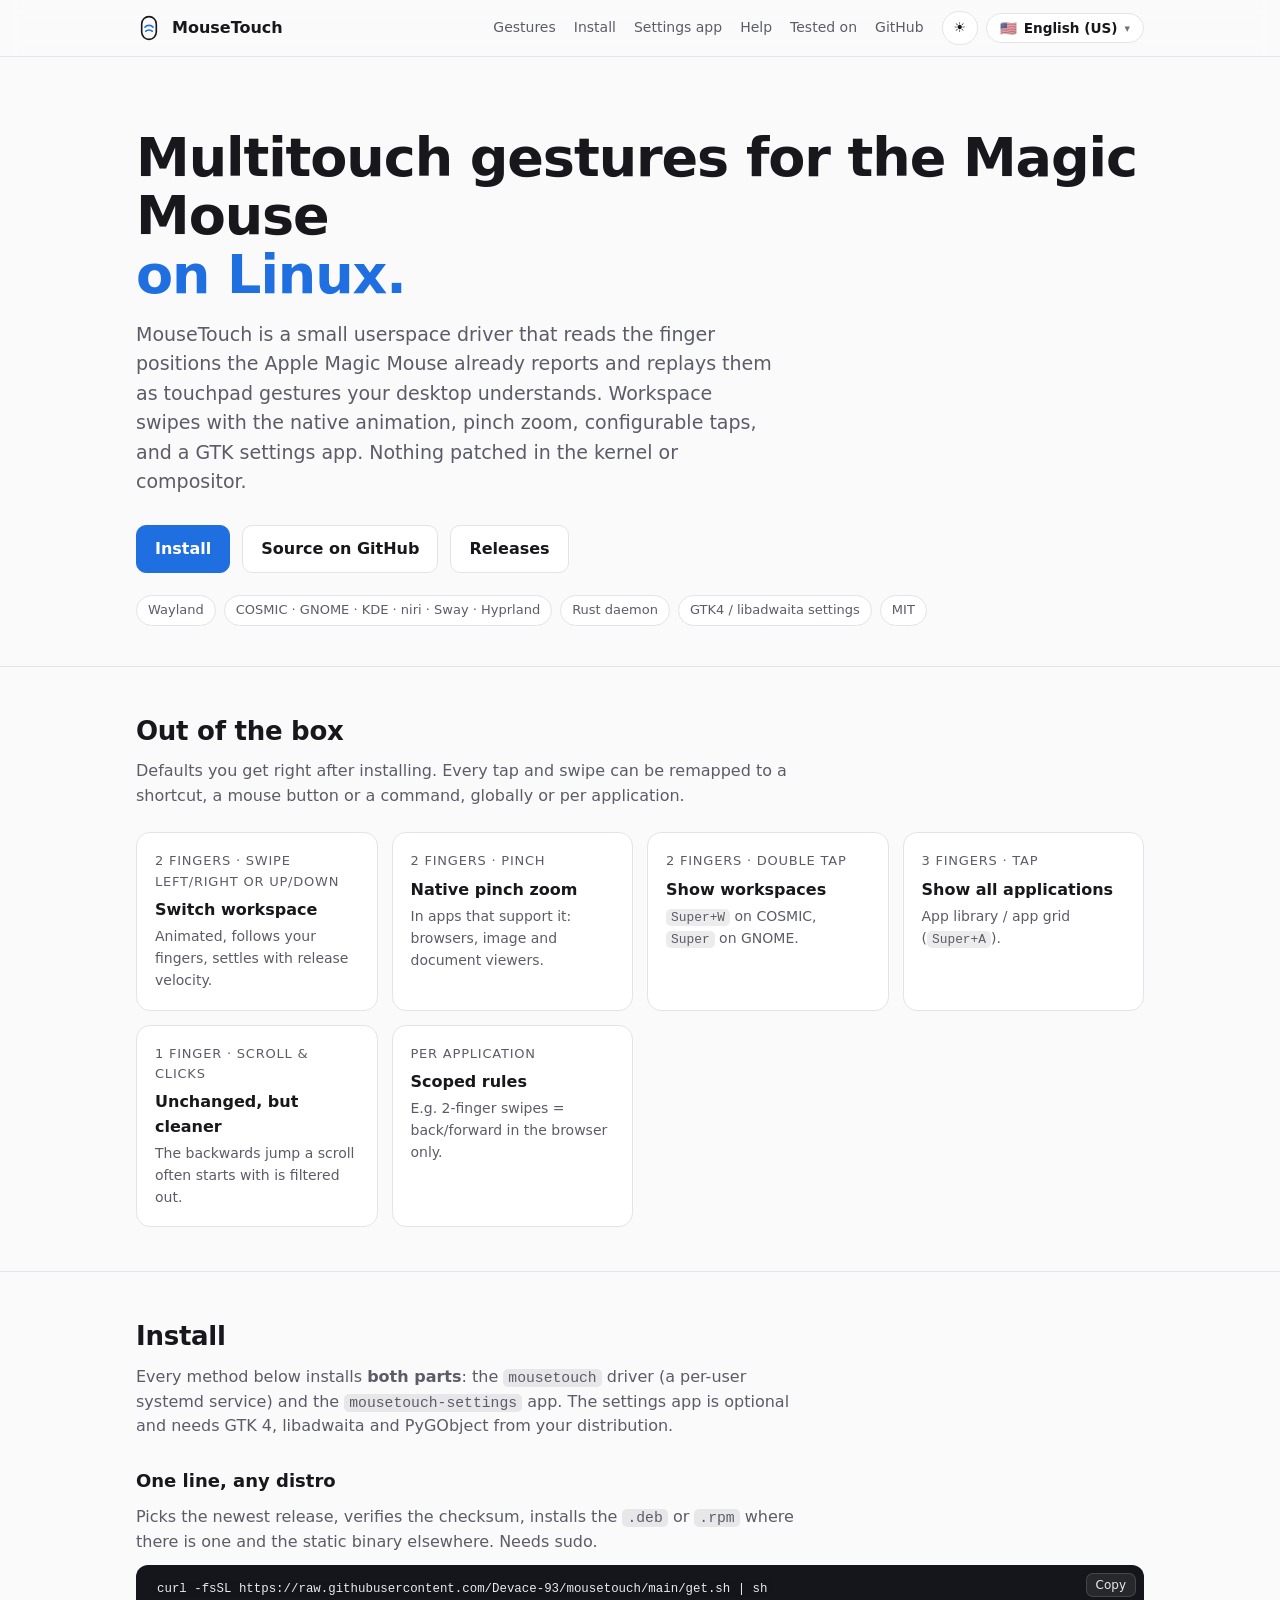
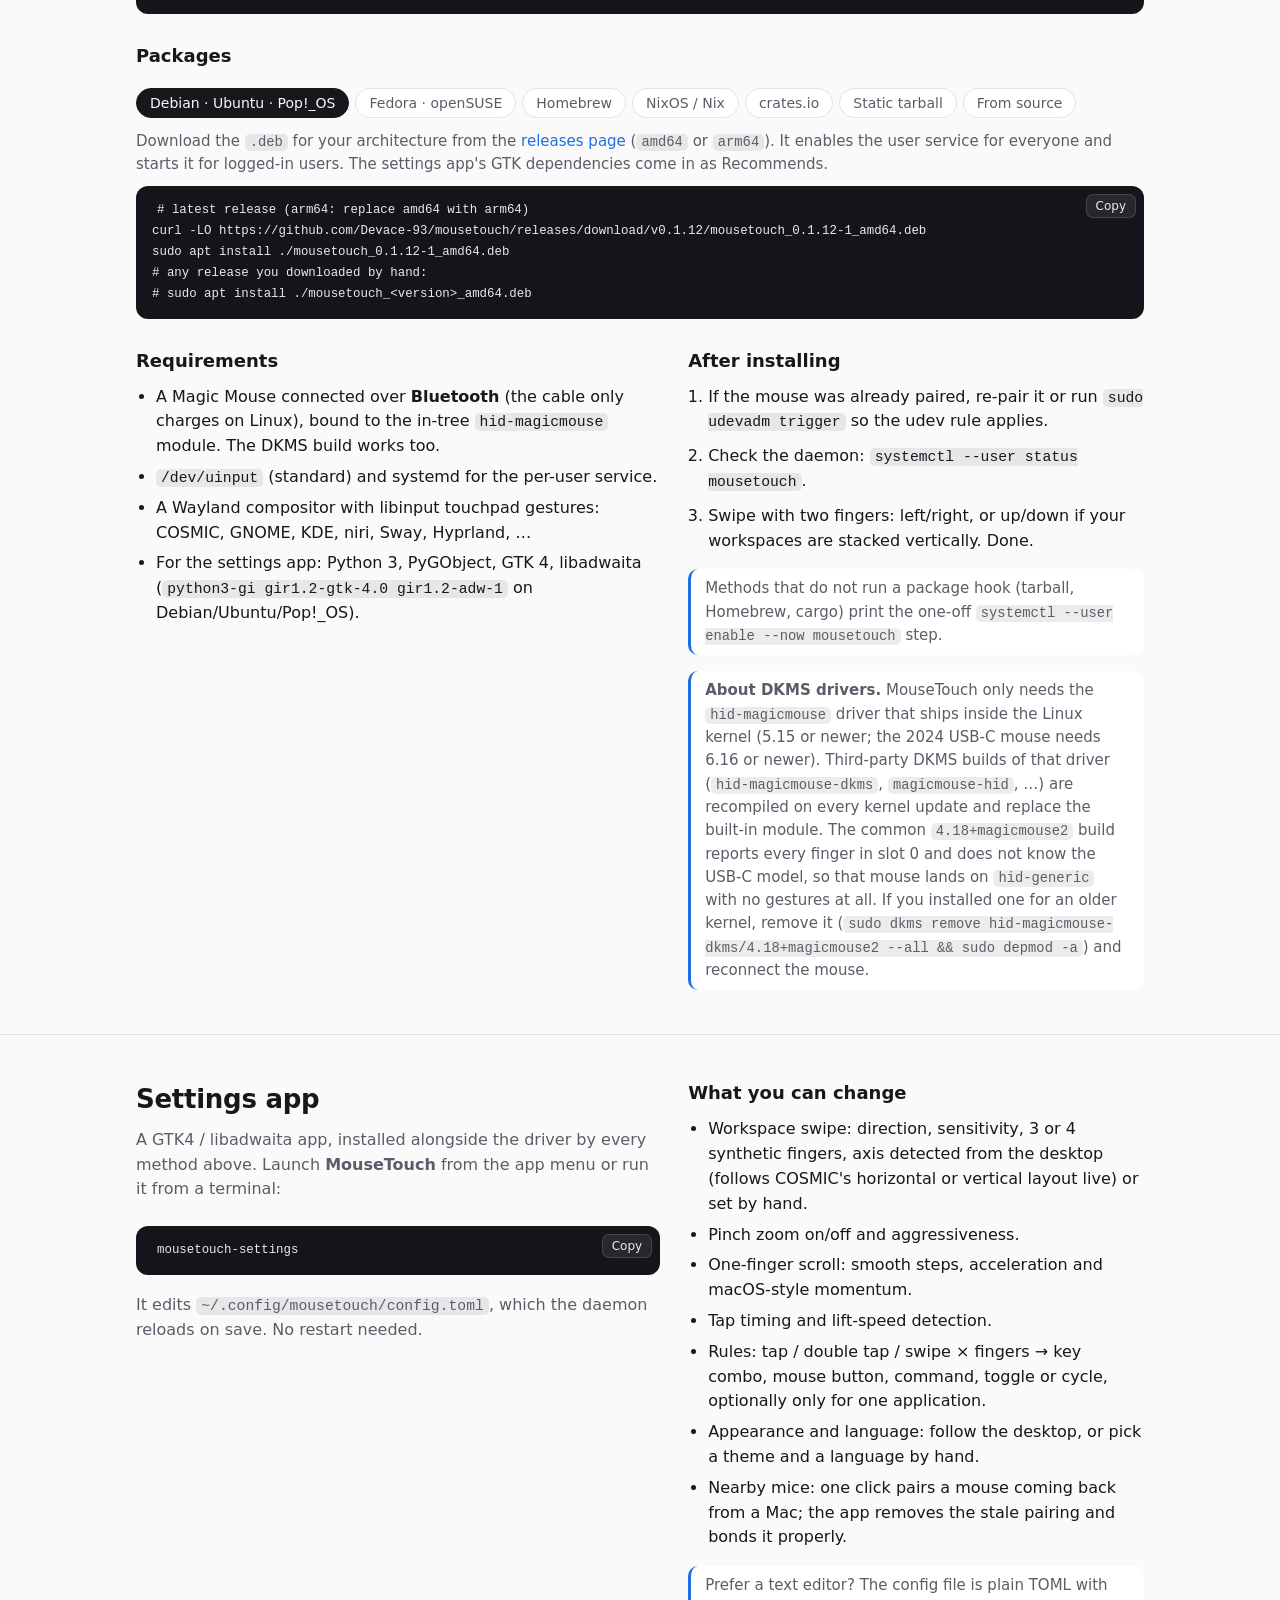
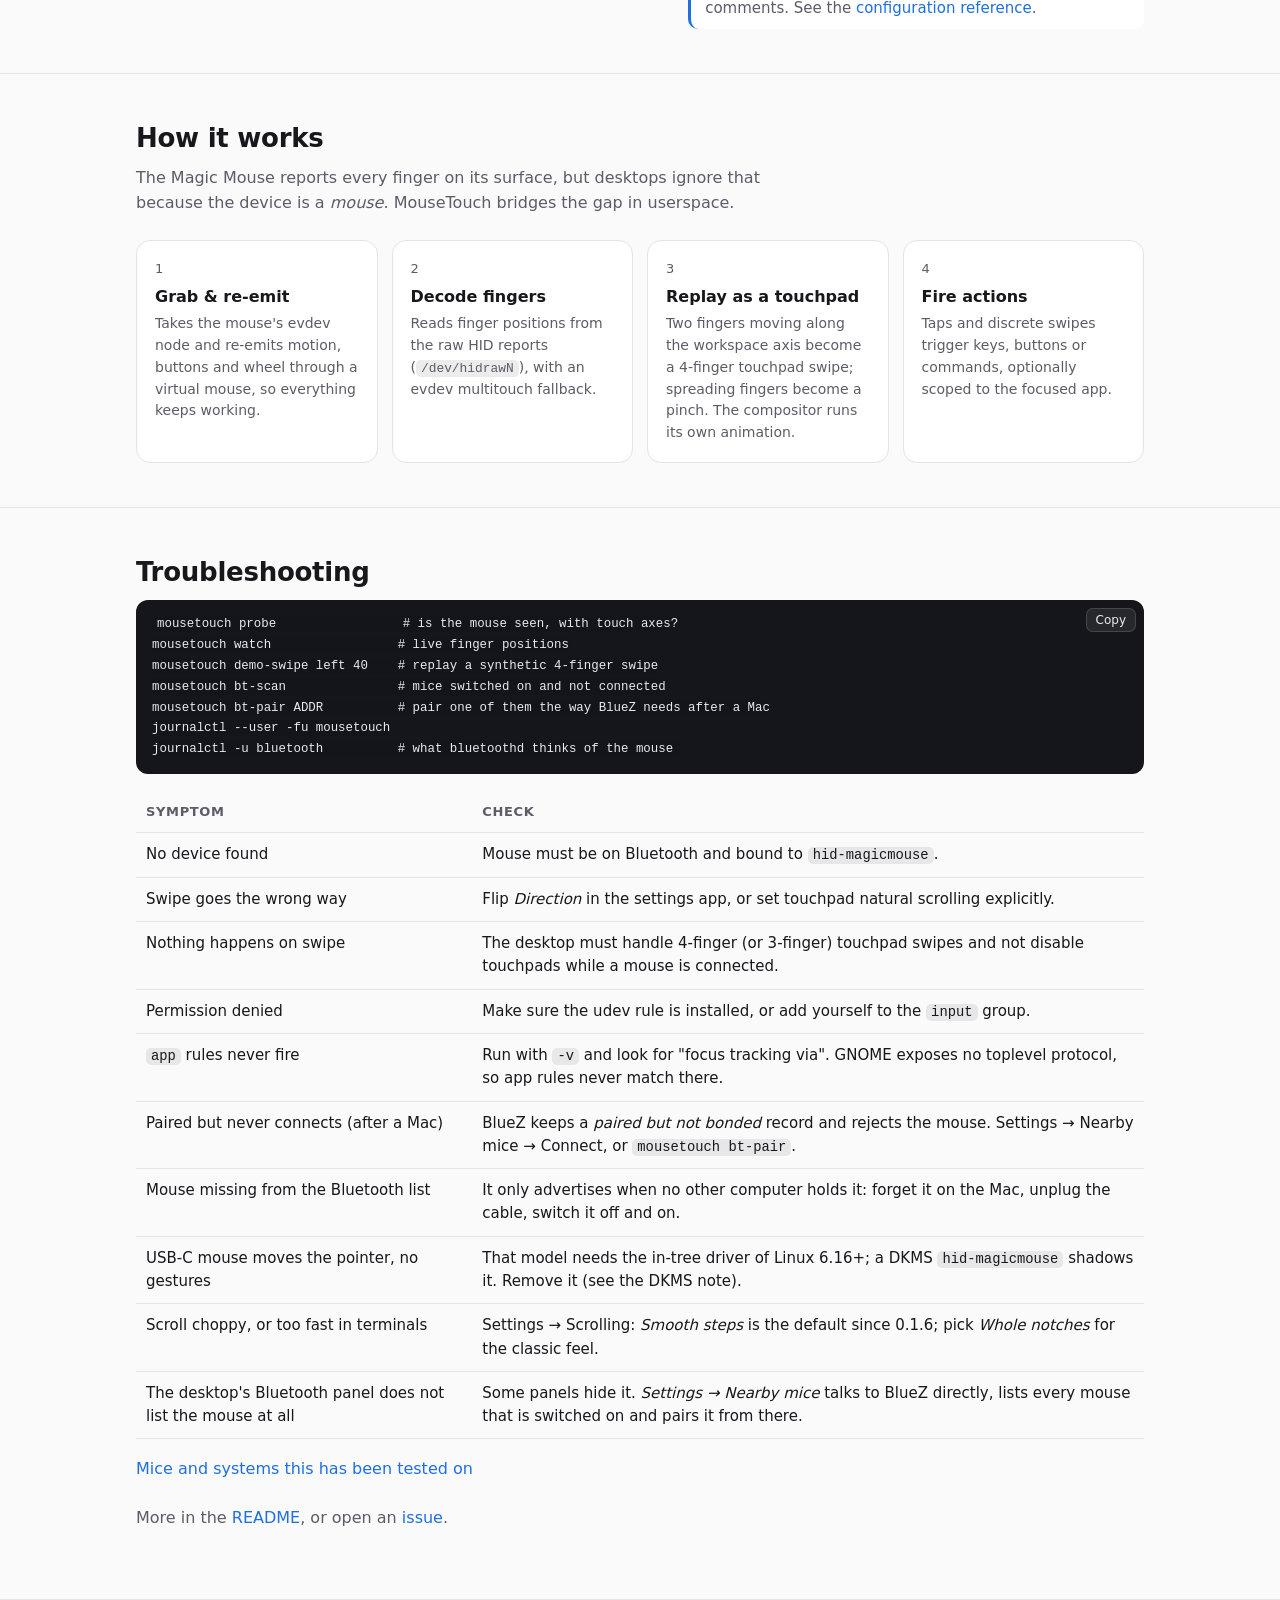
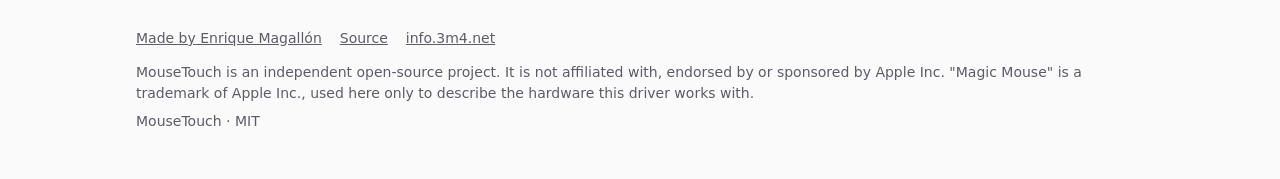
==== site/index.html @ 63787e42 "Keep GNOME and KDE horizontal; site texts follow the workspace axis Auto-detect no longer picks `bot" ====
<!doctype html>
<html lang="en">
<head>
<meta charset="utf-8">
<meta name="viewport" content="width=device-width, initial-scale=1">
<title>MouseTouch — Magic Mouse gestures for Linux</title>
<meta name="description" content="MouseTouch is a small userspace driver that gives the Apple Magic Mouse native-feeling multitouch gestures on Linux/Wayland: workspace swipes, pinch zoom, taps, and a GTK settings app.">
<link rel="canonical" href="https://mouse.3m4.net/">
<meta name="robots" content="index, follow">
<meta name="theme-color" content="#1f6fe0">
<meta property="og:type" content="website">
<meta property="og:site_name" content="MouseTouch">
<meta property="og:title" content="MouseTouch — Magic Mouse gestures for Linux">
<meta property="og:description" content="Workspace swipes, pinch zoom and configurable taps for the Apple Magic Mouse on Linux/Wayland. One-line install, .deb/.rpm, Homebrew, Nix, crates.io.">
<meta property="og:url" content="https://mouse.3m4.net/">
<meta property="og:image" content="https://mouse.3m4.net/og-image.png">
<meta property="og:image:width" content="1200">
<meta property="og:image:height" content="630">
<meta name="twitter:card" content="summary_large_image">
<meta name="twitter:title" content="MouseTouch — Magic Mouse gestures for Linux">
<meta name="twitter:description" content="Workspace swipes, pinch zoom and configurable taps for the Apple Magic Mouse on Linux/Wayland.">
<meta name="twitter:image" content="https://mouse.3m4.net/og-image.png">
<link rel="icon" type="image/svg+xml" href="icon.svg">
<script>
  // Apply the saved theme override before first paint to avoid a flash.
  // Shared key with the other 3m4.net pages.
  try {
    const theme = localStorage.getItem('3m4.theme');
    if (theme === 'light' || theme === 'dark') document.documentElement.dataset.theme = theme;
  } catch (e) {}
</script>
<link rel="stylesheet" href="style.css">
<!-- retro feedback widget (bug reports, feedback, feature requests). The project key is public by design; it follows 3m4.theme / 3m4.lang. -->
<script src="https://retro.3m4.net/widget.js" data-project-key="retro_pub_xw11No-PwNCvsempoEy8k9b8d0dMfvbA" defer></script>
<!-- metrics web analytics (page views, visitors, referrers, devices; cookie-less). The project key is public by design. -->
<script src="https://metrics.3m4.net/m.js" data-key="metrics_pub_12BoDCD2Qlo4XTn1Y_fKn8Qm8ycbJyP_" defer></script>
<!-- oops error tracking (uncaught errors, rejected promises, breadcrumbs). The project key is public by design. -->
<script src="https://oops.3m4.net/o.js" data-key="oops_pub_iqQkFWQnudT9AQR_cQNMelOzR3VH_7hh" data-env="production" defer></script>
<!-- payments "Buy me a beer" buttons (pay.js renders one button per tag into its data-mount; both share window.m4pay).
     The label is localized by i18n.js (key supportLabel): it rewrites data-label on these tags and pay.js re-renders on
     <html lang> changes. pay.js hides itself for viewers who are not allowed to donate, so the mounts may stay empty. -->
<script id="support-pay" src="https://payments.3m4.net/pay.js" data-app="mousetouch" data-kind="donate" data-currency="usd" data-amount="500" data-label="Buy me a beer 🍺" data-mount="#support" defer></script>
<script id="support-pay-hero" src="https://payments.3m4.net/pay.js" data-app="mousetouch" data-kind="donate" data-currency="usd" data-amount="500" data-label="Buy me a beer 🍺" data-mount="#support-hero" defer></script>
<!-- payments supporters list (footer): the opted-in donors of mousetouch plus every public GitHub sponsor, as a row of
     chips under a title. Public (not gated); pay.js renders nothing while the list is empty, so the mount may stay empty.
     The title is localized by i18n.js (key supportersLabel) the same way as the donate label. -->
<script id="supporters-pay" src="https://payments.3m4.net/pay.js" data-app="mousetouch" data-kind="supporters" data-limit="24" data-label="Thanks to our supporters" data-mount="#supporters" defer></script>
</head>
<body>

<header class="top">
  <div class="wrap">
    <a class="brand" href="#">
      <svg viewBox="0 0 64 64" aria-hidden="true"><rect x="14" y="4" width="36" height="56" rx="18" fill="none" stroke="currentColor" stroke-width="4"/><path d="M22 30c4-6 16-6 20 0M24 40c3-4 13-4 16 0" stroke="var(--accent)" stroke-width="4" fill="none" stroke-linecap="round"/></svg>
      MouseTouch
    </a>
    <nav>
      <a href="#gestures" class="hide-sm" data-i18n="navGestures">Gestures</a>
      <a href="#install" class="hide-sm" data-i18n="navInstall">Install</a>
      <a href="#settings" class="hide-sm" data-i18n="navSettings">Settings app</a>
      <a href="#help" class="hide-sm" data-i18n="navHelp">Help</a>
      <a href="tested/" class="hide-sm" data-i18n="navTested">Tested on</a>
      <a href="https://github.com/Devace-93/mousetouch" class="hide-sm">GitHub</a>
      <div class="top-controls">
        <button id="theme-toggle" type="button" aria-label="Theme">🌙</button>
        <div id="lang-sel"></div>
      </div>
    </nav>
  </div>
</header>

<main>
  <div class="wrap hero">
    <h1><span data-i18n="heroTitle">Multitouch gestures for the Magic Mouse</span><br><span class="accent" data-i18n="heroTitleAccent">on Linux.</span></h1>
    <p class="lead" data-i18n="heroLede">
      MouseTouch is a small userspace driver that reads the finger positions the Apple Magic Mouse already
      reports and replays them as touchpad gestures your desktop understands. Workspace swipes with the native
      animation, pinch zoom, configurable taps, and a GTK settings app. Nothing patched in the kernel or compositor.
    </p>
    <div class="cta">
      <a class="btn primary" href="#install" data-i18n="ctaInstall">Install</a>
      <a class="btn" href="https://github.com/Devace-93/mousetouch" data-i18n="ctaSource">Source on GitHub</a>
      <a class="btn" href="https://github.com/Devace-93/mousetouch/releases" data-i18n="ctaReleases">Releases</a>
      <span id="support-hero"></span>
    </div>
    <div class="pills">
      <span class="pill">Wayland</span>
      <span class="pill">COSMIC · GNOME · KDE · niri · Sway · Hyprland</span>
      <span class="pill" data-i18n="pillRust">Rust daemon</span>
      <span class="pill" data-i18n="pillGtk">GTK4 / libadwaita settings</span>
      <span class="pill">MIT</span>
    </div>
  </div>

  <section id="gestures">
    <div class="wrap">
      <h2 data-i18n="gesturesTitle">Out of the box</h2>
      <p class="sub" data-i18n="gesturesSub">Defaults you get right after installing. Every tap and swipe can be remapped to a shortcut, a mouse button or a command, globally or per application.</p>
      <div class="grid">
        <div class="card"><div class="g" data-i18n="g1k">2 fingers · swipe left/right or up/down</div><div class="r" data-i18n="g1r">Switch workspace</div><div class="n" data-i18n="g1n">Animated, follows your fingers, settles with release velocity.</div></div>
        <div class="card"><div class="g" data-i18n="g2k">2 fingers · pinch</div><div class="r" data-i18n="g2r">Native pinch zoom</div><div class="n" data-i18n="g2n">In apps that support it: browsers, image and document viewers.</div></div>
        <div class="card"><div class="g" data-i18n="g3k">2 fingers · double tap</div><div class="r" data-i18n="g3r">Show workspaces</div><div class="n" data-i18n-html="g3n"><code>Super+W</code> on COSMIC, <code>Super</code> on GNOME.</div></div>
        <div class="card"><div class="g" data-i18n="g4k">3 fingers · tap</div><div class="r" data-i18n="g4r">Show all applications</div><div class="n" data-i18n-html="g4n">App library / app grid (<code>Super+A</code>).</div></div>
        <div class="card"><div class="g" data-i18n="g5k">1 finger · scroll &amp; clicks</div><div class="r" data-i18n="g5r">Unchanged, but cleaner</div><div class="n" data-i18n="g5n">The backwards jump a scroll often starts with is filtered out.</div></div>
        <div class="card"><div class="g" data-i18n="g6k">Per application</div><div class="r" data-i18n="g6r">Scoped rules</div><div class="n" data-i18n="g6n">E.g. 2-finger swipes = back/forward in the browser only.</div></div>
      </div>
    </div>
  </section>

  <section id="install">
    <div class="wrap">
      <h2 data-i18n="installTitle">Install</h2>
      <p class="sub" data-i18n-html="installSub">
        Every method below installs <strong>both parts</strong>: the <code>mousetouch</code> driver (a per-user systemd service)
        and the <code>mousetouch-settings</code> app. The settings app is optional and needs GTK 4, libadwaita and PyGObject from your distribution.
      </p>

      <h3 data-i18n="oneLineTitle">One line, any distro</h3>
      <p class="sub" style="margin-bottom:10px" data-i18n-html="oneLineSub">Picks the newest release, verifies the checksum, installs the <code>.deb</code> or <code>.rpm</code> where there is one and the static binary elsewhere. Needs sudo.</p>
      <pre><code>curl -fsSL https://raw.githubusercontent.com/Devace-93/mousetouch/main/get.sh | sh</code></pre>

      <h3 data-i18n="packagesTitle">Packages</h3>
      <div class="tabs" role="tablist">
        <button class="tab" role="tab" aria-selected="true" data-tab="deb">Debian · Ubuntu · Pop!_OS</button>
        <button class="tab" role="tab" data-tab="rpm">Fedora · openSUSE</button>
        <button class="tab" role="tab" data-tab="brew">Homebrew</button>
        <button class="tab" role="tab" data-tab="nix">NixOS / Nix</button>
        <button class="tab" role="tab" data-tab="cargo">crates.io</button>
        <button class="tab" role="tab" data-tab="tar" data-i18n="tabTar">Static tarball</button>
        <button class="tab" role="tab" data-tab="src" data-i18n="tabSrc">From source</button>
      </div>

      <div class="panel-tab" data-tab="deb" data-active>
        <p data-i18n-html="debP">Download the <code>.deb</code> for your architecture from the <a href="https://github.com/Devace-93/mousetouch/releases">releases page</a> (<code>amd64</code> or <code>arm64</code>). It enables the user service for everyone and starts it for logged-in users. The settings app's GTK dependencies come in as Recommends.</p>
        <pre><code># latest release (arm64: replace amd64 with arm64)
curl -LO https://github.com/Devace-93/mousetouch/releases/download/v0.1.12/mousetouch_0.1.12-1_amd64.deb
sudo apt install ./mousetouch_0.1.12-1_amd64.deb
# any release you downloaded by hand:
# sudo apt install ./mousetouch_&lt;version&gt;_amd64.deb</code></pre>
      </div>
      <div class="panel-tab" data-tab="rpm">
        <p data-i18n-html="rpmP">Download the <code>.rpm</code> from the <a href="https://github.com/Devace-93/mousetouch/releases">releases page</a>. Enables and starts the user service like the <code>.deb</code>.</p>
        <pre><code># latest release (aarch64: replace x86_64 with aarch64)
curl -LO https://github.com/Devace-93/mousetouch/releases/download/v0.1.12/mousetouch-0.1.12-1.x86_64.rpm
sudo dnf install ./mousetouch-0.1.12-1.x86_64.rpm
# any release you downloaded by hand:
# sudo dnf install ./mousetouch-&lt;version&gt;.x86_64.rpm</code></pre>
        <p data-i18n-html="rpmDeps">Settings app dependencies on Fedora: <code>python3-gobject gtk4 libadwaita</code>.</p>
      </div>
      <div class="panel-tab" data-tab="brew">
        <p data-i18n="brewP">Homebrew on Linux. The formula ships the binaries; follow the printed caveats to install the udev rule once (needs sudo), then start the service.</p>
        <pre><code>brew trust Devace-93/tap   # once; recent Homebrew asks this for third-party taps
brew install Devace-93/tap/mousetouch
brew services start mousetouch
brew upgrade mousetouch      # the running daemon restarts itself (0.1.10+)</code></pre>
      </div>
      <div class="panel-tab" data-tab="nix">
        <p data-i18n="nixP1">Imperative install into your profile:</p>
        <pre><code>nix profile install github:Devace-93/mousetouch</code></pre>
        <p data-i18n-html="nixP2">Or declaratively on NixOS, which also loads <code>uinput</code>, installs the udev rule and the user service:</p>
        <pre><code># flake.nix inputs
mousetouch.url = "github:Devace-93/mousetouch";

# configuration.nix
imports = [ mousetouch.nixosModules.default ];
services.mousetouch.enable = true;</code></pre>
      </div>
      <div class="panel-tab" data-tab="cargo">
        <p data-i18n-html="cargoP">Binary only. Install the udev rule, modules-load file and user service from <code>packaging/</code> in the repository by hand afterwards.</p>
        <pre><code>cargo install mousetouch</code></pre>
      </div>
      <div class="panel-tab" data-tab="tar">
        <p data-i18n-html="tarP"><code>mousetouch-&lt;version&gt;-&lt;arch&gt;-linux.tar.gz</code> from the <a href="https://github.com/Devace-93/mousetouch/releases">releases page</a> contains the static binary, the settings app and the udev/systemd/desktop files. Or let the installer do exactly that:</p>
        <pre><code>curl -fsSL https://raw.githubusercontent.com/Devace-93/mousetouch/main/get.sh | MOUSETOUCH_FORCE_TARBALL=1 sh</code></pre>
      </div>
      <div class="panel-tab" data-tab="src">
        <p data-i18n-html="srcP">Needs a Rust toolchain. <code>install.sh</code> builds the release binary, installs it to <code>/usr/local</code> with the udev rule, modules-load file, desktop entry and settings app, and enables the per-user service.</p>
        <pre><code>git clone https://github.com/Devace-93/mousetouch
cd mousetouch
./install.sh</code></pre>
        <p data-i18n-html="srcRemove">Remove it again with <code>./uninstall.sh</code> (<code>--purge</code> also deletes the config).</p>
      </div>

      <div class="two" style="margin-top:28px">
        <div>
          <h3 style="margin-top:0" data-i18n="reqTitle">Requirements</h3>
          <ul class="plain">
            <li data-i18n-html="req1">A Magic Mouse connected over <strong>Bluetooth</strong> (the cable only charges on Linux), bound to the in-tree <code>hid-magicmouse</code> module. The DKMS build works too.</li>
            <li data-i18n-html="req2"><code>/dev/uinput</code> (standard) and systemd for the per-user service.</li>
            <li data-i18n="req3">A Wayland compositor with libinput touchpad gestures: COSMIC, GNOME, KDE, niri, Sway, Hyprland, …</li>
            <li data-i18n-html="req4">For the settings app: Python 3, PyGObject, GTK 4, libadwaita (<code>python3-gi gir1.2-gtk-4.0 gir1.2-adw-1</code> on Debian/Ubuntu/Pop!_OS).</li>
          </ul>
        </div>
        <div>
          <h3 style="margin-top:0" data-i18n="afterTitle">After installing</h3>
          <ol class="steps">
            <li data-i18n-html="after1">If the mouse was already paired, re-pair it or run <code>sudo udevadm trigger</code> so the udev rule applies.</li>
            <li data-i18n-html="after2">Check the daemon: <code>systemctl --user status mousetouch</code>.</li>
            <li data-i18n="after3">Swipe with two fingers: left/right, or up/down if your workspaces are stacked vertically. Done.</li>
          </ol>
          <div class="note" data-i18n-html="afterNote">Methods that do not run a package hook (tarball, Homebrew, cargo) print the one-off <code>systemctl --user enable --now mousetouch</code> step.</div>
          <div class="note" data-i18n-html="dkmsNote"><strong>About DKMS drivers.</strong> MouseTouch only needs the <code>hid-magicmouse</code> driver that ships inside the Linux kernel (5.15 or newer; the 2024 USB-C mouse needs 6.16 or newer). Third-party DKMS builds of that driver (<code>hid-magicmouse-dkms</code>, <code>magicmouse-hid</code>, …) are recompiled on every kernel update and replace the built-in module. The common <code>4.18+magicmouse2</code> build reports every finger in slot 0 and does not know the USB-C model, so that mouse lands on <code>hid-generic</code> with no gestures at all. If you installed one for an older kernel, remove it (<code>sudo dkms remove hid-magicmouse-dkms/4.18+magicmouse2 --all &amp;&amp; sudo depmod -a</code>) and reconnect the mouse.</div>
        </div>
      </div>
    </div>
  </section>

  <section id="settings">
    <div class="wrap">
      <div class="two">
        <div>
          <h2 data-i18n="settingsTitle">Settings app</h2>
          <p class="sub" data-i18n-html="settingsSub">A GTK4 / libadwaita app, installed alongside the driver by every method above. Launch <strong>MouseTouch</strong> from the app menu or run it from a terminal:</p>
          <pre><code>mousetouch-settings</code></pre>
          <p class="sub" style="margin-top:18px" data-i18n-html="settingsSub2">It edits <code>~/.config/mousetouch/config.toml</code>, which the daemon reloads on save. No restart needed.</p>
        </div>
        <div>
          <h3 style="margin-top:0" data-i18n="whatTitle">What you can change</h3>
          <ul class="plain">
            <li data-i18n="w1">Workspace swipe: direction, sensitivity, 3 or 4 synthetic fingers, axis detected from the desktop (follows COSMIC's horizontal or vertical layout live) or set by hand.</li>
            <li data-i18n="w2">Pinch zoom on/off and aggressiveness.</li>
            <li data-i18n="w3">One-finger scroll: smooth steps, acceleration and macOS-style momentum.</li>
            <li data-i18n="w4">Tap timing and lift-speed detection.</li>
            <li data-i18n="w5">Rules: tap / double tap / swipe × fingers → key combo, mouse button, command, toggle or cycle, optionally only for one application.</li>
            <li data-i18n="w6">Appearance and language: follow the desktop, or pick a theme and a language by hand.</li>
            <li data-i18n="w7">Nearby mice: one click pairs a mouse coming back from a Mac; the app removes the stale pairing and bonds it properly.</li>
          </ul>
          <div class="note" data-i18n-html="settingsNote">Prefer a text editor? The config file is plain TOML with comments. See the <a href="https://github.com/Devace-93/mousetouch#configure">configuration reference</a>.</div>
        </div>
      </div>
    </div>
  </section>

  <section id="how">
    <div class="wrap">
      <h2 data-i18n="howTitle">How it works</h2>
      <p class="sub" data-i18n-html="howSub">The Magic Mouse reports every finger on its surface, but desktops ignore that because the device is a <em>mouse</em>. MouseTouch bridges the gap in userspace.</p>
      <div class="grid">
        <div class="card"><div class="g">1</div><div class="r" data-i18n="h1r">Grab &amp; re-emit</div><div class="n" data-i18n="h1n">Takes the mouse's evdev node and re-emits motion, buttons and wheel through a virtual mouse, so everything keeps working.</div></div>
        <div class="card"><div class="g">2</div><div class="r" data-i18n="h2r">Decode fingers</div><div class="n" data-i18n-html="h2n">Reads finger positions from the raw HID reports (<code>/dev/hidrawN</code>), with an evdev multitouch fallback.</div></div>
        <div class="card"><div class="g">3</div><div class="r" data-i18n="h3r">Replay as a touchpad</div><div class="n" data-i18n="h3n">Two fingers moving along the workspace axis become a 4-finger touchpad swipe; spreading fingers become a pinch. The compositor runs its own animation.</div></div>
        <div class="card"><div class="g">4</div><div class="r" data-i18n="h4r">Fire actions</div><div class="n" data-i18n="h4n">Taps and discrete swipes trigger keys, buttons or commands, optionally scoped to the focused app.</div></div>
      </div>
    </div>
  </section>

  <section id="help">
    <div class="wrap">
      <h2 data-i18n="helpTitle">Troubleshooting</h2>
      <pre><code>mousetouch probe                 # is the mouse seen, with touch axes?
mousetouch watch                 # live finger positions
mousetouch demo-swipe left 40    # replay a synthetic 4-finger swipe
mousetouch bt-scan               # mice switched on and not connected
mousetouch bt-pair ADDR          # pair one of them the way BlueZ needs after a Mac
journalctl --user -fu mousetouch
journalctl -u bluetooth          # what bluetoothd thinks of the mouse</code></pre>
      <div class="tbl" style="margin-top:18px">
        <table>
          <tr><th data-i18n="thSymptom">Symptom</th><th data-i18n="thCheck">Check</th></tr>
          <tr><td data-i18n="s1">No device found</td><td data-i18n-html="c1">Mouse must be on Bluetooth and bound to <code>hid-magicmouse</code>.</td></tr>
          <tr><td data-i18n="s2">Swipe goes the wrong way</td><td data-i18n-html="c2">Flip <em>Direction</em> in the settings app, or set touchpad natural scrolling explicitly.</td></tr>
          <tr><td data-i18n="s3">Nothing happens on swipe</td><td data-i18n="c3">The desktop must handle 4-finger (or 3-finger) touchpad swipes and not disable touchpads while a mouse is connected.</td></tr>
          <tr><td data-i18n="s4">Permission denied</td><td data-i18n-html="c4">Make sure the udev rule is installed, or add yourself to the <code>input</code> group.</td></tr>
          <tr><td data-i18n-html="s5"><code>app</code> rules never fire</td><td data-i18n-html="c5">Run with <code>-v</code> and look for "focus tracking via". GNOME exposes no toplevel protocol, so app rules never match there.</td></tr>
          <tr><td data-i18n="s6">Paired but never connects (after a Mac)</td><td data-i18n-html="c6">BlueZ keeps a <em>paired but not bonded</em> record and rejects the mouse. Settings → Nearby mice → Connect, or <code>mousetouch bt-pair</code>.</td></tr>
          <tr><td data-i18n="s7">Mouse missing from the Bluetooth list</td><td data-i18n-html="c7">It only advertises when no other computer holds it: forget it on the Mac, unplug the cable, switch it off and on.</td></tr>
          <tr><td data-i18n="s8">USB-C mouse moves the pointer, no gestures</td><td data-i18n-html="c8">That model needs the in-tree driver of Linux 6.16+; a DKMS <code>hid-magicmouse</code> shadows it. Remove it (see the DKMS note).</td></tr>
          <tr><td data-i18n="s9">Scroll choppy, or too fast in terminals</td><td data-i18n-html="c9">Settings → Scrolling: <em>Smooth steps</em> is the default since 0.1.6; pick <em>Whole notches</em> for the classic feel.</td></tr>
          <tr><td data-i18n="s10">The desktop's Bluetooth panel does not list the mouse at all</td><td data-i18n-html="c10">Some panels hide it. <em>Settings → Nearby mice</em> talks to BlueZ directly, lists every mouse that is switched on and pairs it from there.</td></tr>
        </table>
      </div>
      <p class="sub" style="margin-top:18px"><a href="tested/" data-i18n="testedLink">Mice and systems this has been tested on</a></p>
      <p class="sub" style="margin-top:18px" data-i18n-html="helpMore">More in the <a href="https://github.com/Devace-93/mousetouch#troubleshooting">README</a>, or open an <a href="https://github.com/Devace-93/mousetouch/issues">issue</a>.</p>
    </div>
  </section>
</main>

<footer>
  <div class="wrap">
    <div id="supporters"></div>
    <div id="support"></div>
    <p class="links">
      <a href="https://www.linkedin.com/in/enrique-magallon/" target="_blank" rel="noopener noreferrer"><span data-i18n="madeBy">Made by</span> Enrique Magallón</a>
      <a href="https://github.com/Devace-93/mousetouch" data-i18n="source">Source</a>
      <a href="https://info.3m4.net">info.3m4.net</a>
    </p>
    <p data-i18n="disclaimer">MouseTouch is an independent open-source project. It is not affiliated with, endorsed by or sponsored by Apple Inc. "Magic Mouse" is a trademark of Apple Inc., used here only to describe the hardware this driver works with.</p>
    <p>MouseTouch · MIT</p>
  </div>
</footer>

<script src="i18n.js"></script>
<script>
  // Tabs
  const tabs = document.querySelectorAll('.tab');
  const panels = document.querySelectorAll('.panel-tab');
  function show(name) {
    tabs.forEach(t => t.setAttribute('aria-selected', t.dataset.tab === name ? 'true' : 'false'));
    panels.forEach(p => { if (p.dataset.tab === name) p.setAttribute('data-active', ''); else p.removeAttribute('data-active'); });
    try { localStorage.setItem('mousetouch-tab', name); } catch (e) {}
  }
  tabs.forEach(t => t.addEventListener('click', () => show(t.dataset.tab)));
  try { const saved = localStorage.getItem('mousetouch-tab'); if (saved && document.querySelector(`.tab[data-tab="${saved}"]`)) show(saved); } catch (e) {}

  // Copy buttons
  document.querySelectorAll('pre').forEach(pre => {
    const b = document.createElement('button');
    b.className = 'copy'; b.type = 'button'; b.textContent = 'Copy';
    b.addEventListener('click', async () => {
      try {
        await navigator.clipboard.writeText(pre.querySelector('code').innerText);
        b.textContent = 'Copied'; b.classList.add('done');
        setTimeout(() => { b.textContent = 'Copy'; b.classList.remove('done'); }, 1500);
      } catch (e) { b.textContent = 'Select & copy'; }
    });
    pre.appendChild(b);
  });

  MouseTouchI18n.init();
</script>
</body>
</html>
---- site/style.css ----
/* MouseTouch site styles, shared by index.html and tested/index.html. */
  :root {
    --bg: #fafafb;
    --bg-elev: #ffffff;
    --surface-hover: #f0f0f5;
    --fg: #17171c;
    --fg-muted: #5c5c68;
    --line: #e3e3e9;
    --accent: #1f6fe0;
    --accent-fg: #ffffff;
    --code-bg: #15161b;
    --code-fg: #e9e9ef;
    --ok: #1d9a5b;
    --max: 1040px;
    color-scheme: light;
  }
  @media (prefers-color-scheme: dark) {
    :root:not([data-theme="light"]) {
      --bg: #0f1014;
      --bg-elev: #17181e;
      --surface-hover: #1e2028;
      --fg: #ececf1;
      --fg-muted: #a0a0ad;
      --line: #2a2b33;
      --accent: #5b9bff;
      --accent-fg: #0b1220;
      --code-bg: #07080b;
      --code-fg: #e7e7ee;
      color-scheme: dark;
    }
  }
  :root[data-theme="dark"] {
    --bg: #0f1014; --bg-elev: #17181e; --surface-hover: #1e2028; --fg: #ececf1; --fg-muted: #a0a0ad;
    --line: #2a2b33; --accent: #5b9bff; --accent-fg: #0b1220;
    --code-bg: #07080b; --code-fg: #e7e7ee;
    color-scheme: dark;
  }
  * { box-sizing: border-box; }
  html { scroll-behavior: smooth; }
  body {
    margin: 0; background: var(--bg); color: var(--fg);
    font: 16px/1.55 system-ui, -apple-system, "Segoe UI", Roboto, Cantarell, "Noto Sans", sans-serif;
    -webkit-font-smoothing: antialiased;
  }
  a { color: var(--accent); text-decoration: none; }
  a:hover { text-decoration: underline; }
  .wrap { max-width: var(--max); margin: 0 auto; padding: 0 16px; }
  header.top {
    position: sticky; top: 0; z-index: 10; backdrop-filter: blur(10px);
    background: color-mix(in srgb, var(--bg) 82%, transparent);
    border-bottom: 1px solid var(--line);
  }
  header.top .wrap { display: flex; align-items: center; gap: 16px; height: 56px; }
  .brand { display: flex; align-items: center; gap: 10px; font-weight: 700; color: var(--fg); }
  .brand svg { width: 26px; height: 26px; }
  nav { margin-inline-start: auto; display: flex; gap: 18px; font-size: 14px; align-items: center; }
  nav a { color: var(--fg-muted); }
  nav a:hover { color: var(--fg); text-decoration: none; }
  .top-controls { display: flex; align-items: center; gap: 8px; }
  @media (max-width: 760px) { nav .hide-sm { display: none; } }

  /* Theme toggle + language selector, same look as the other 3m4.net pages. */
  #theme-toggle {
    display: flex; align-items: center; background: var(--bg-elev); border: 1px solid var(--line);
    color: var(--fg); border-radius: 999px; padding: 6px 11px; font-size: 0.85rem; line-height: 1.4;
    cursor: pointer; font-family: inherit;
  }
  #theme-toggle:hover { background: var(--surface-hover); border-color: var(--accent); }
  .lang-sel { position: relative; }
  .lang-sel > button {
    display: flex; align-items: center; gap: 7px;
    background: var(--bg-elev); border: 1px solid var(--line);
    color: var(--fg); border-radius: 999px; padding: 6px 13px;
    font-weight: 600; cursor: pointer; font-size: 0.85rem; font-family: inherit;
  }
  .lang-sel > button:hover { background: var(--surface-hover); border-color: var(--accent); }
  .lang-sel > button .caret { opacity: 0.6; font-size: 0.8em; }
  @media (max-width: 640px) { .lang-sel > button .lname { display: none; } }
  .lang-sel .panel {
    position: absolute; top: calc(100% + 8px); inset-inline-end: 0; z-index: 60;
    background: var(--bg-elev); border: 1px solid var(--line); border-radius: 12px;
    padding: 8px; min-width: 230px;
    box-shadow: 0 8px 24px rgba(0, 0, 0, 0.35);
  }
  .lang-sel .panel input {
    width: 100%; box-sizing: border-box; margin-bottom: 8px;
    background: var(--bg); border: 1px solid var(--line);
    border-radius: 8px; color: var(--fg); padding: 6px 10px;
    font-size: 0.92em; font-family: inherit;
  }
  .lang-sel .panel input::placeholder { color: var(--fg-muted); }
  .lang-sel .list { max-height: 288px; overflow-y: auto; }
  .lang-sel .list button {
    display: flex; align-items: center; gap: 9px; width: 100%;
    background: none; border: none; color: var(--fg); cursor: pointer;
    padding: 7px 10px; border-radius: 8px; font-size: 0.92em; text-align: start;
    font-family: inherit;
  }
  .lang-sel .list button:hover { background: var(--surface-hover); }
  .lang-sel .list button.active { background: color-mix(in srgb, var(--accent) 22%, transparent); }

  .hero { padding-top: 72px; padding-bottom: 40px; }  /* keep .wrap's side gutter */
  .hero h1 { font-size: clamp(32px, 5.5vw, 54px); line-height: 1.08; margin: 0 0 16px; letter-spacing: -0.02em; }
  .hero h1 span.accent { color: var(--accent); }
  .hero p.lead { font-size: 19px; color: var(--fg-muted); max-width: 640px; margin: 0 0 28px; }
  .cta { display: flex; gap: 12px; flex-wrap: wrap; align-items: center; }
  .btn {
    display: inline-flex; align-items: center; gap: 8px; padding: 11px 18px; border-radius: 10px;
    font-weight: 600; border: 1px solid var(--line); background: var(--bg-elev); color: var(--fg);
  }
  .btn:hover { text-decoration: none; border-color: var(--fg-muted); }
  .btn.primary { background: var(--accent); color: var(--accent-fg); border-color: var(--accent); }
  .btn.primary:hover { filter: brightness(1.08); }
  .pills { display: flex; gap: 8px; flex-wrap: wrap; margin-top: 22px; }
  .pill { font-size: 13px; color: var(--fg-muted); border: 1px solid var(--line); border-radius: 999px; padding: 4px 11px; background: var(--bg-elev); }

  section { padding: 44px 0; border-top: 1px solid var(--line); }
  h2 { font-size: 26px; margin: 0 0 8px; letter-spacing: -0.01em; }
  .sub { color: var(--fg-muted); margin: 0 0 24px; max-width: 680px; }
  h3 { font-size: 18px; margin: 28px 0 10px; }

  .grid { display: grid; gap: 14px; grid-template-columns: repeat(auto-fit, minmax(230px, 1fr)); }
  .card { background: var(--bg-elev); border: 1px solid var(--line); border-radius: 14px; padding: 18px; }
  .card .g { font-size: 13px; color: var(--fg-muted); text-transform: uppercase; letter-spacing: .06em; margin-bottom: 6px; }
  .card .r { font-weight: 600; }
  .card .n { color: var(--fg-muted); font-size: 14px; margin-top: 4px; }

  pre {
    position: relative; margin: 0; background: var(--code-bg); color: var(--code-fg);
    border-radius: 12px; padding: 14px 52px 14px 16px; overflow-x: auto; direction: ltr; text-align: left;
    font: 13.5px/1.55 ui-monospace, SFMono-Regular, Menlo, Consolas, "Liberation Mono", monospace;
  }
  pre + pre, .step + .step { margin-top: 10px; }
  code { font-family: ui-monospace, SFMono-Regular, Menlo, Consolas, "Liberation Mono", monospace; direction: ltr; unicode-bidi: embed; }
  p code, li code, td code, div code { background: color-mix(in srgb, var(--fg) 8%, transparent); padding: 1px 5px; border-radius: 5px; font-size: 0.92em; }
  .copy {
    position: absolute; top: 8px; right: 8px; font: 12px system-ui, sans-serif; cursor: pointer;
    background: rgba(255,255,255,.08); color: var(--code-fg); border: 1px solid rgba(255,255,255,.14);
    border-radius: 7px; padding: 4px 9px;
  }
  .copy:hover { background: rgba(255,255,255,.16); }
  .copy.done { color: #7ee2a8; border-color: #7ee2a8; }

  .tabs { display: flex; gap: 6px; flex-wrap: wrap; margin: 18px 0 12px; }
  .tab {
    border: 1px solid var(--line); background: var(--bg-elev); color: var(--fg-muted);
    border-radius: 999px; padding: 6px 13px; font-size: 14px; cursor: pointer; font-family: inherit;
  }
  .tab[aria-selected="true"] { background: var(--fg); color: var(--bg); border-color: var(--fg); }
  .panel-tab { display: none; }
  .panel-tab[data-active] { display: block; }
  .panel-tab p { margin: 8px 0 10px; color: var(--fg-muted); font-size: 15px; }

  table { width: 100%; border-collapse: collapse; font-size: 15px; }
  th, td { text-align: start; padding: 10px 10px; border-bottom: 1px solid var(--line); vertical-align: top; }
  th { color: var(--fg-muted); font-weight: 600; font-size: 13px; text-transform: uppercase; letter-spacing: .05em; }
  .tbl { overflow-x: auto; }

  .two { display: grid; gap: 28px; grid-template-columns: 1.15fr 1fr; align-items: start; }
  @media (max-width: 760px) { .two { grid-template-columns: 1fr; } }
  ol.steps { padding-inline-start: 20px; margin: 0; }
  ol.steps li { margin-bottom: 10px; }
  ul.plain { padding-inline-start: 20px; margin: 0; }
  ul.plain li { margin-bottom: 6px; }

  .note { border-inline-start: 3px solid var(--accent); padding: 8px 14px; background: var(--bg-elev); border-radius: 10px; color: var(--fg-muted); font-size: 15px; margin-top: 16px; }

  footer { border-top: 1px solid var(--line); padding: 28px 0 40px; color: var(--fg-muted); font-size: 14px; }
  footer .links { display: flex; flex-wrap: wrap; gap: 8px 18px; margin: 0 0 12px; }
  footer .links a { color: var(--fg-muted); text-decoration: underline; }
  footer .links a:hover { color: var(--fg); }
  footer p { margin: 6px 0; }

/* payments "Buy me a beer" mounts (pay.js). Empty until the button renders (and when pay.js hides it), so they take no space then. */
#support { margin: 0 0 16px; }
#support:empty { display: none; }
#support .m4p { --m4p-fg: var(--accent-fg); }
/* payments supporters list mount (pay.js data-kind="supporters"). Empty until the portal returns at least one supporter. */
#supporters { margin: 0 0 16px; }
#supporters:empty { display: none; }
/* Hero CTA row: rendered, it matches the .btn size next to it. */
#support-hero:empty { display: none; }
#support-hero .m4p { --m4p-fg: var(--accent-fg); padding: 11px 18px; border: 1px solid transparent; border-radius: 10px; font-size: 16px; line-height: 1.55; }
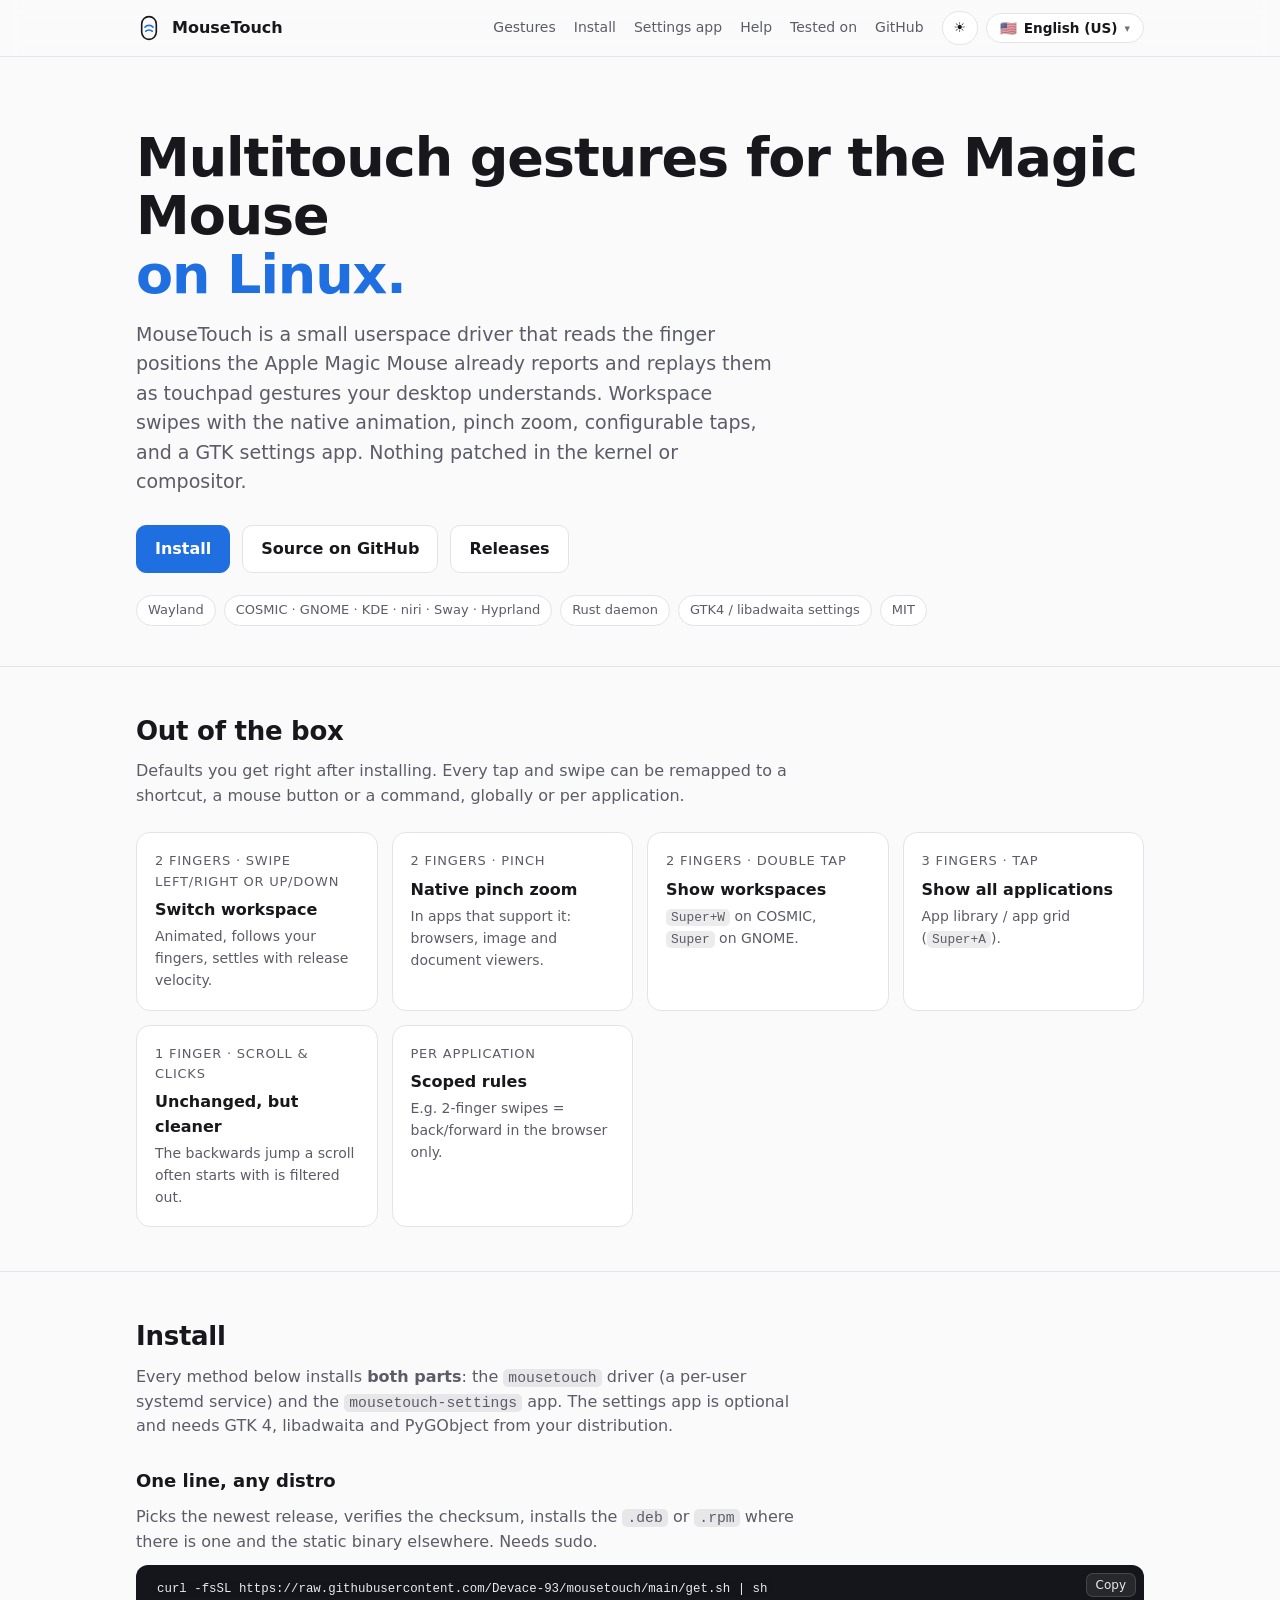
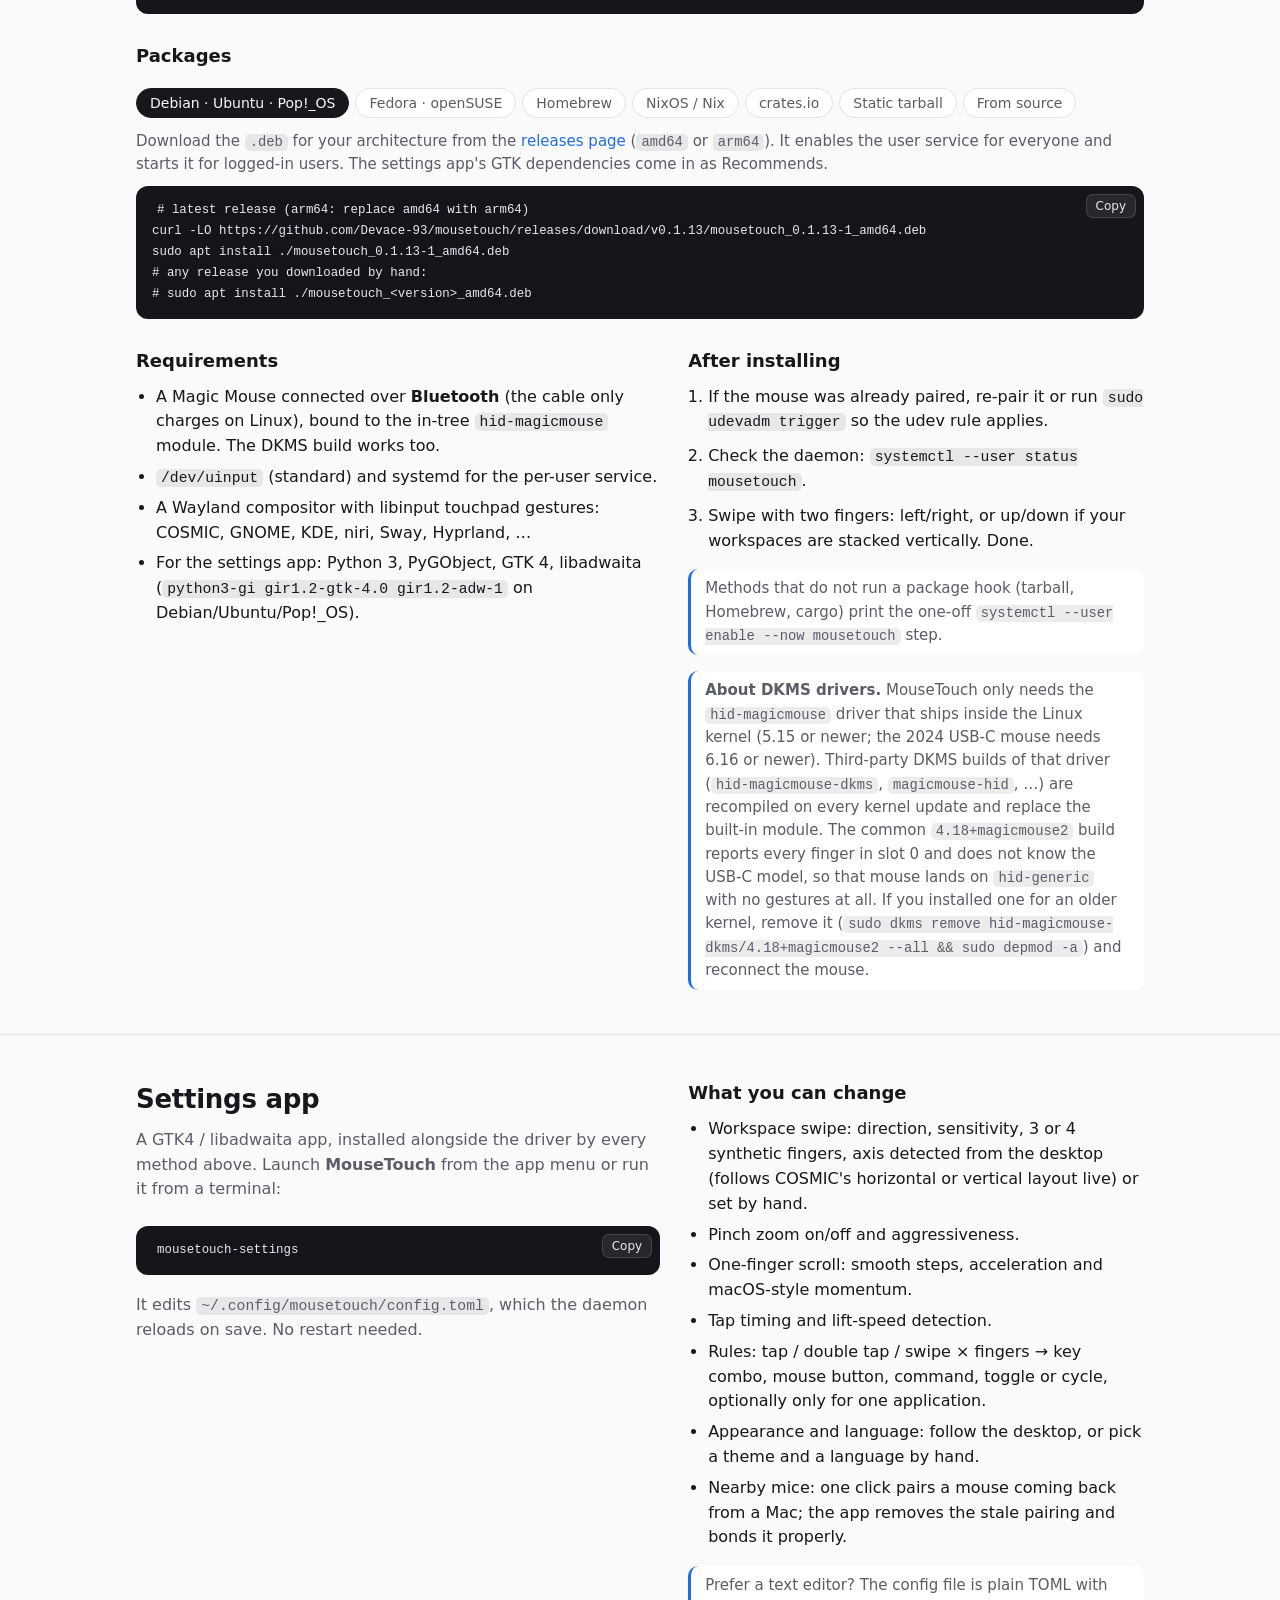
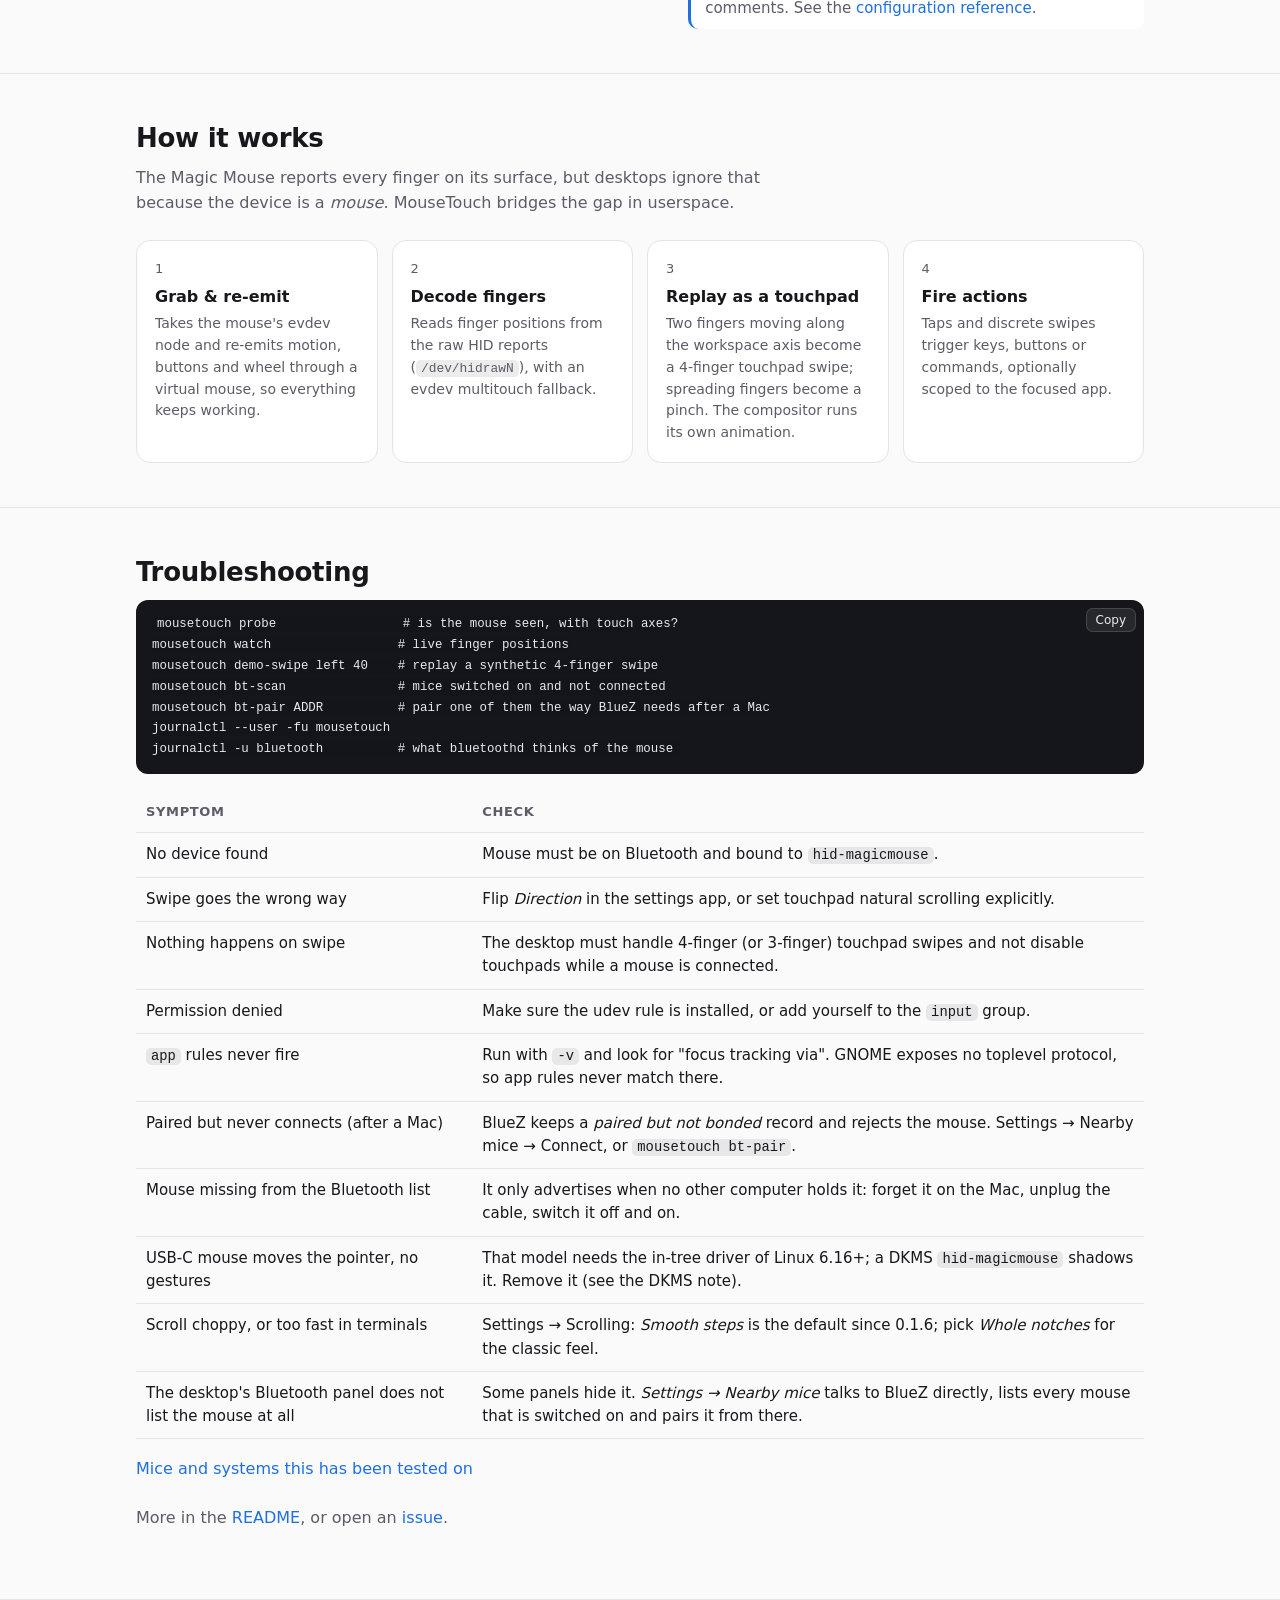
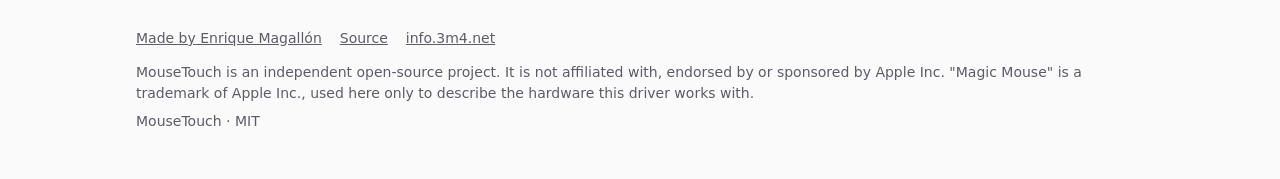
==== commit 58d5ee32: "Install instructions: latest release is v0.1.13" ====
--- a/site/index.html
+++ b/site/index.html
@@ -133,16 +133,16 @@
       <div class="panel-tab" data-tab="deb" data-active>
         <p data-i18n-html="debP">Download the <code>.deb</code> for your architecture from the <a href="https://github.com/Devace-93/mousetouch/releases">releases page</a> (<code>amd64</code> or <code>arm64</code>). It enables the user service for everyone and starts it for logged-in users. The settings app's GTK dependencies come in as Recommends.</p>
         <pre><code># latest release (arm64: replace amd64 with arm64)
-curl -LO https://github.com/Devace-93/mousetouch/releases/download/v0.1.12/mousetouch_0.1.12-1_amd64.deb
-sudo apt install ./mousetouch_0.1.12-1_amd64.deb
+curl -LO https://github.com/Devace-93/mousetouch/releases/download/v0.1.13/mousetouch_0.1.13-1_amd64.deb
+sudo apt install ./mousetouch_0.1.13-1_amd64.deb
 # any release you downloaded by hand:
 # sudo apt install ./mousetouch_&lt;version&gt;_amd64.deb</code></pre>
       </div>
       <div class="panel-tab" data-tab="rpm">
         <p data-i18n-html="rpmP">Download the <code>.rpm</code> from the <a href="https://github.com/Devace-93/mousetouch/releases">releases page</a>. Enables and starts the user service like the <code>.deb</code>.</p>
         <pre><code># latest release (aarch64: replace x86_64 with aarch64)
-curl -LO https://github.com/Devace-93/mousetouch/releases/download/v0.1.12/mousetouch-0.1.12-1.x86_64.rpm
-sudo dnf install ./mousetouch-0.1.12-1.x86_64.rpm
+curl -LO https://github.com/Devace-93/mousetouch/releases/download/v0.1.13/mousetouch-0.1.13-1.x86_64.rpm
+sudo dnf install ./mousetouch-0.1.13-1.x86_64.rpm
 # any release you downloaded by hand:
 # sudo dnf install ./mousetouch-&lt;version&gt;.x86_64.rpm</code></pre>
         <p data-i18n-html="rpmDeps">Settings app dependencies on Fedora: <code>python3-gobject gtk4 libadwaita</code>.</p>
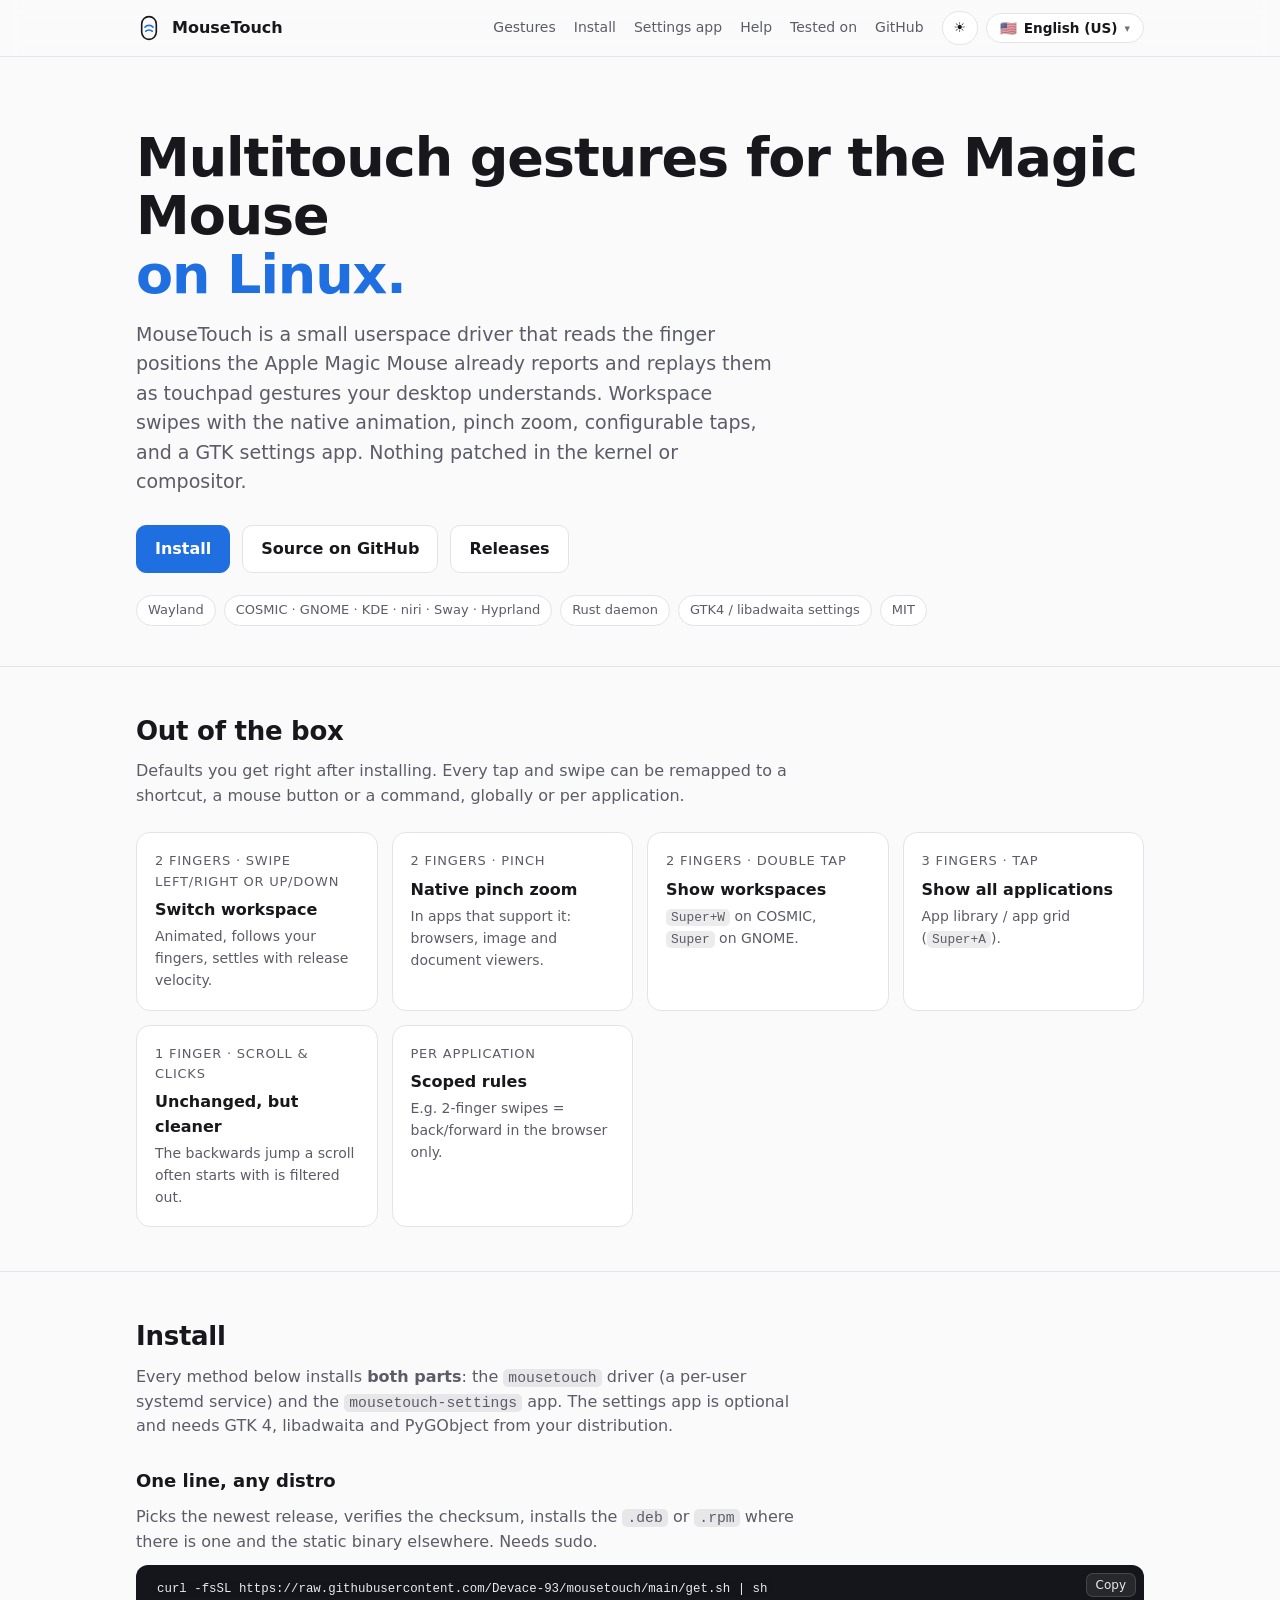
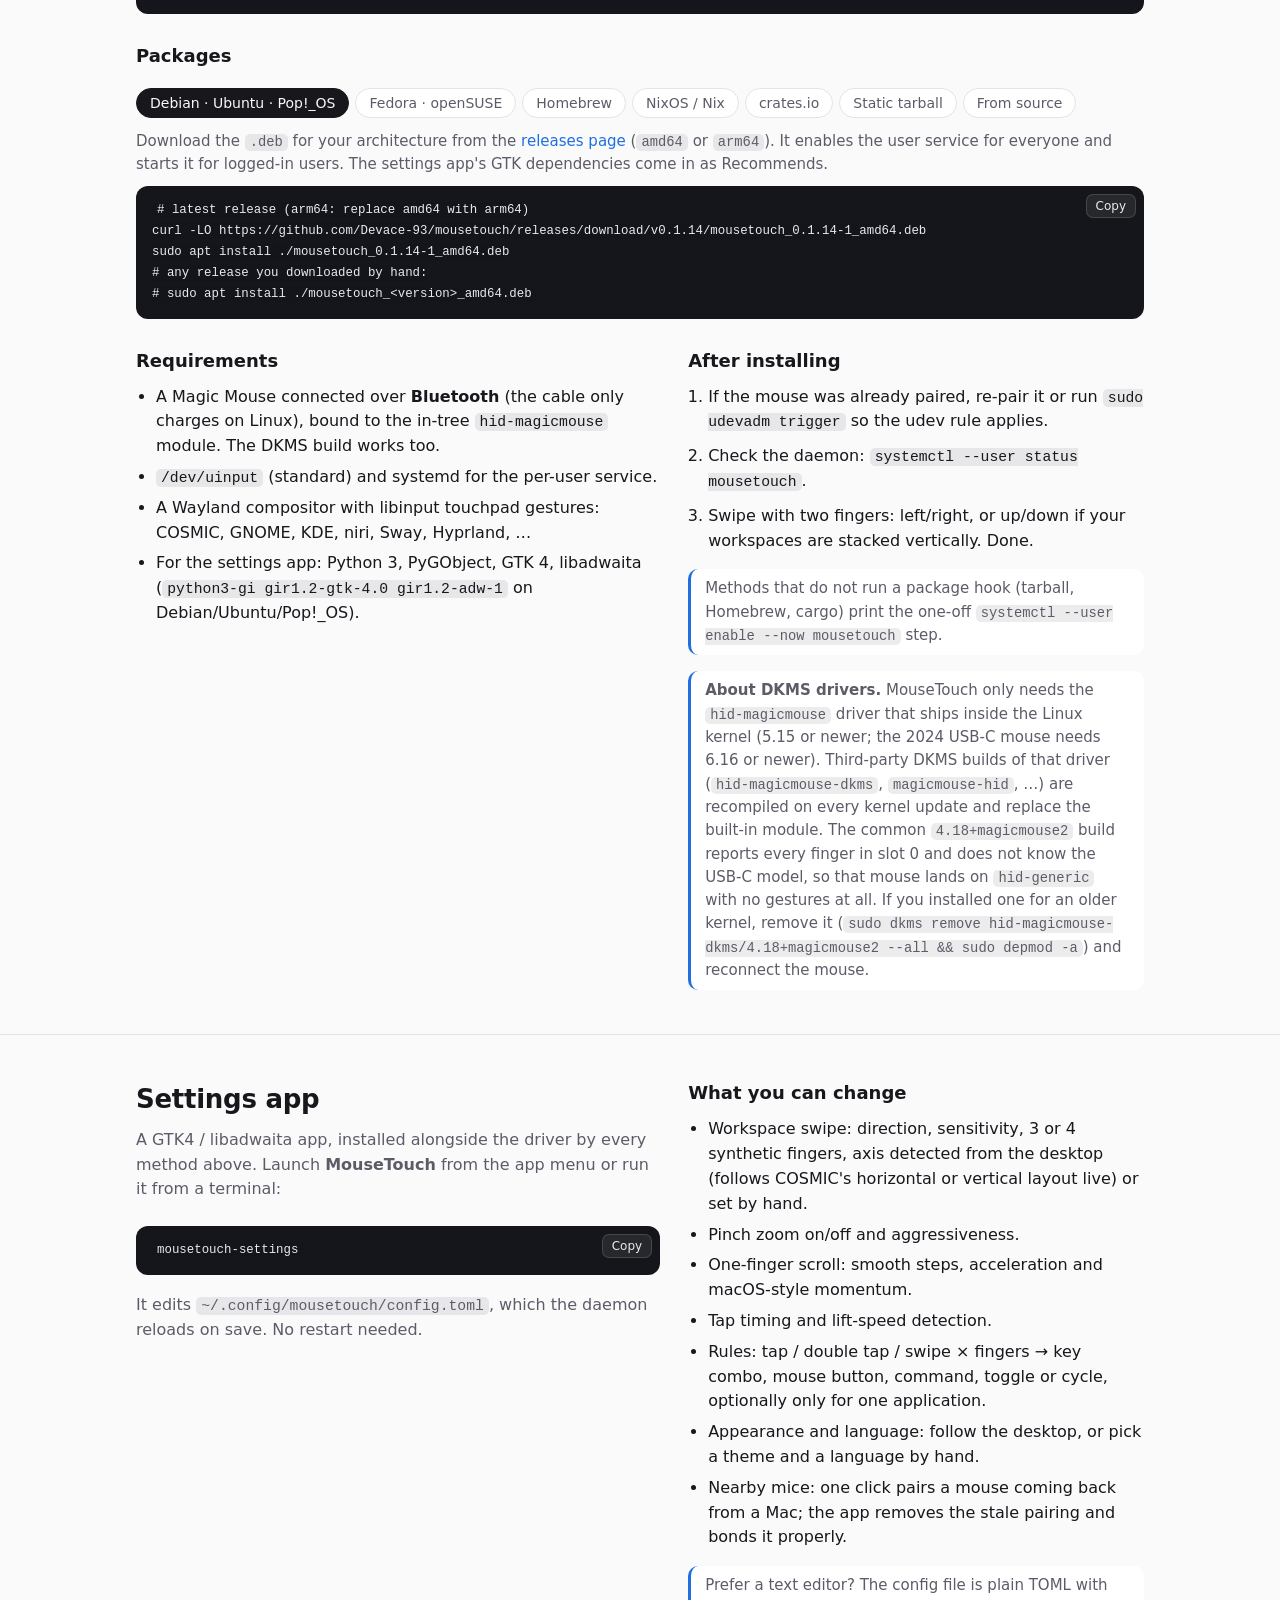
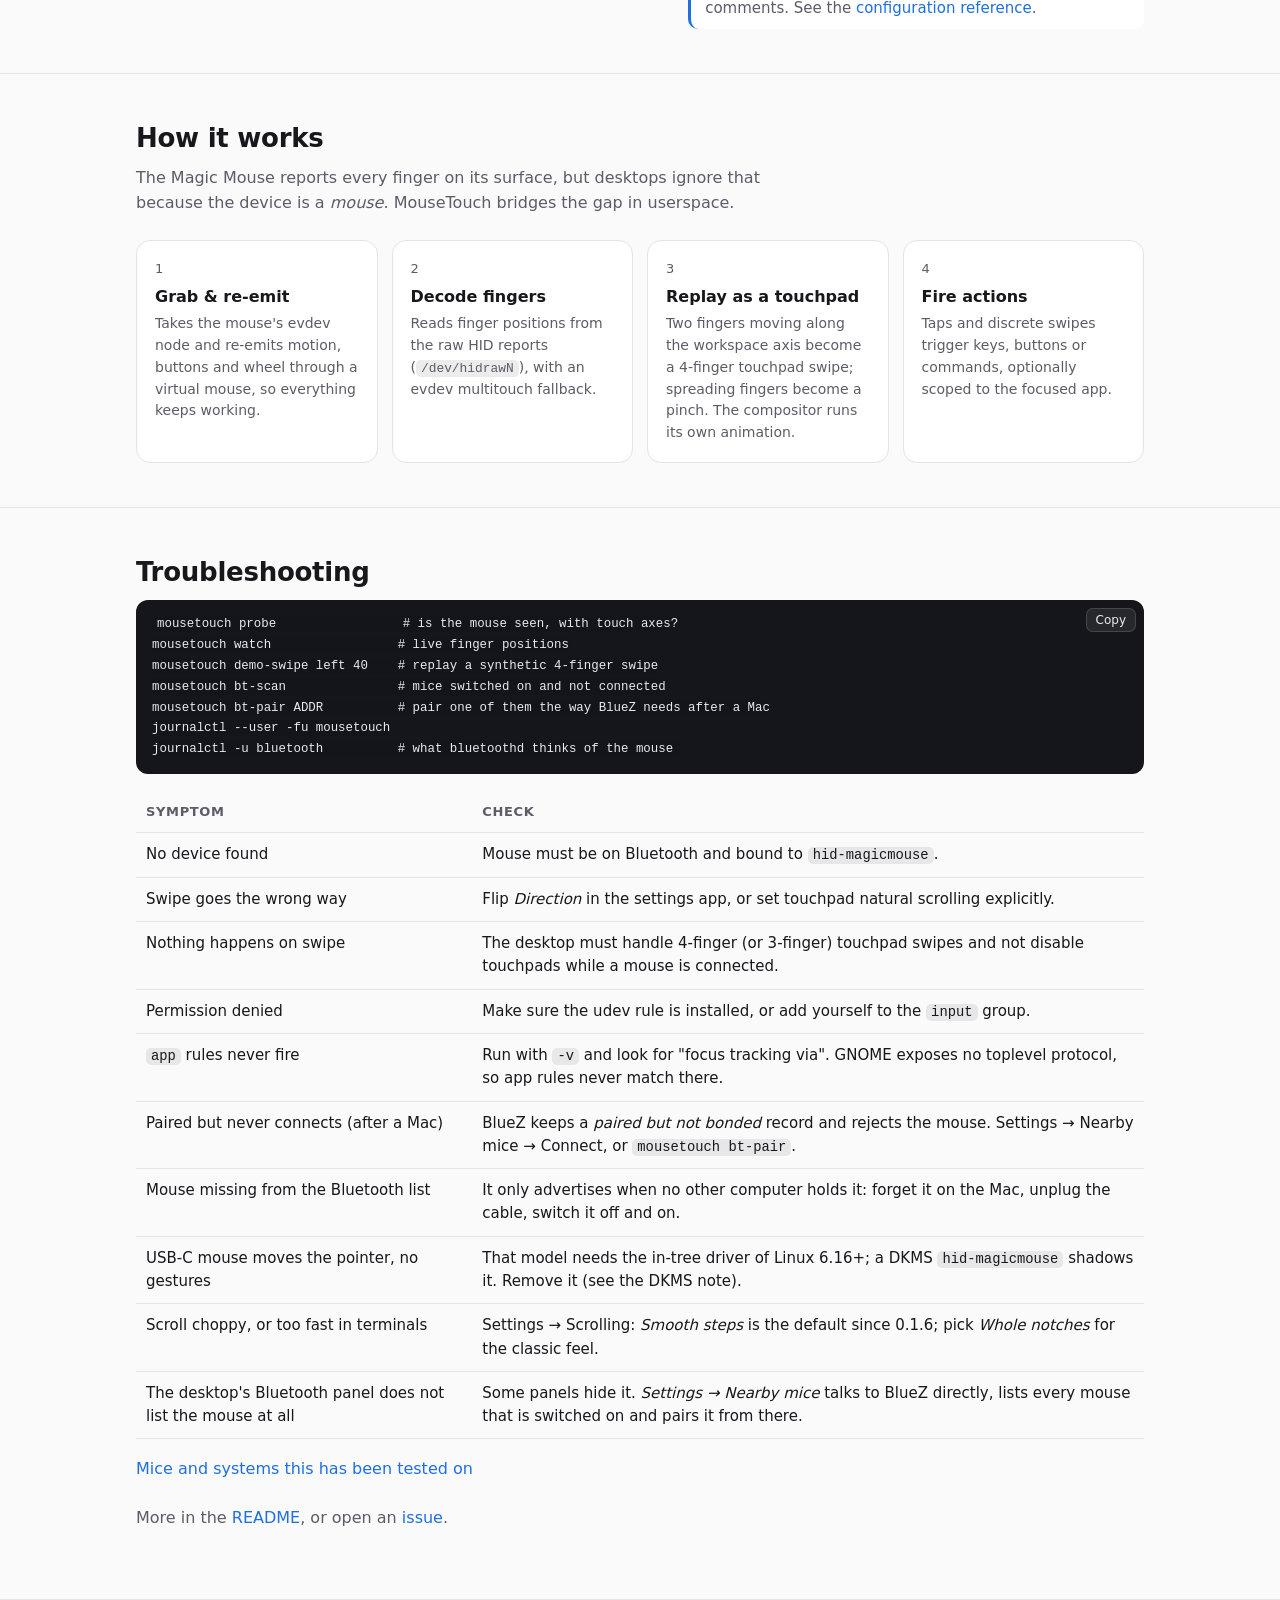
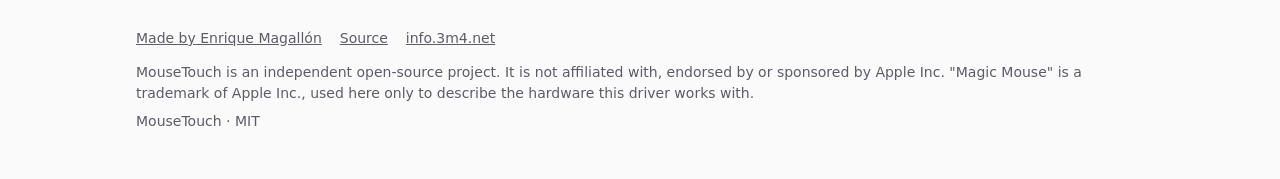
==== commit 171fcd66: "Install instructions: latest release is v0.1.14" ====
--- a/site/index.html
+++ b/site/index.html
@@ -133,16 +133,16 @@
       <div class="panel-tab" data-tab="deb" data-active>
         <p data-i18n-html="debP">Download the <code>.deb</code> for your architecture from the <a href="https://github.com/Devace-93/mousetouch/releases">releases page</a> (<code>amd64</code> or <code>arm64</code>). It enables the user service for everyone and starts it for logged-in users. The settings app's GTK dependencies come in as Recommends.</p>
         <pre><code># latest release (arm64: replace amd64 with arm64)
-curl -LO https://github.com/Devace-93/mousetouch/releases/download/v0.1.13/mousetouch_0.1.13-1_amd64.deb
-sudo apt install ./mousetouch_0.1.13-1_amd64.deb
+curl -LO https://github.com/Devace-93/mousetouch/releases/download/v0.1.14/mousetouch_0.1.14-1_amd64.deb
+sudo apt install ./mousetouch_0.1.14-1_amd64.deb
 # any release you downloaded by hand:
 # sudo apt install ./mousetouch_&lt;version&gt;_amd64.deb</code></pre>
       </div>
       <div class="panel-tab" data-tab="rpm">
         <p data-i18n-html="rpmP">Download the <code>.rpm</code> from the <a href="https://github.com/Devace-93/mousetouch/releases">releases page</a>. Enables and starts the user service like the <code>.deb</code>.</p>
         <pre><code># latest release (aarch64: replace x86_64 with aarch64)
-curl -LO https://github.com/Devace-93/mousetouch/releases/download/v0.1.13/mousetouch-0.1.13-1.x86_64.rpm
-sudo dnf install ./mousetouch-0.1.13-1.x86_64.rpm
+curl -LO https://github.com/Devace-93/mousetouch/releases/download/v0.1.14/mousetouch-0.1.14-1.x86_64.rpm
+sudo dnf install ./mousetouch-0.1.14-1.x86_64.rpm
 # any release you downloaded by hand:
 # sudo dnf install ./mousetouch-&lt;version&gt;.x86_64.rpm</code></pre>
         <p data-i18n-html="rpmDeps">Settings app dependencies on Fedora: <code>python3-gobject gtk4 libadwaita</code>.</p>
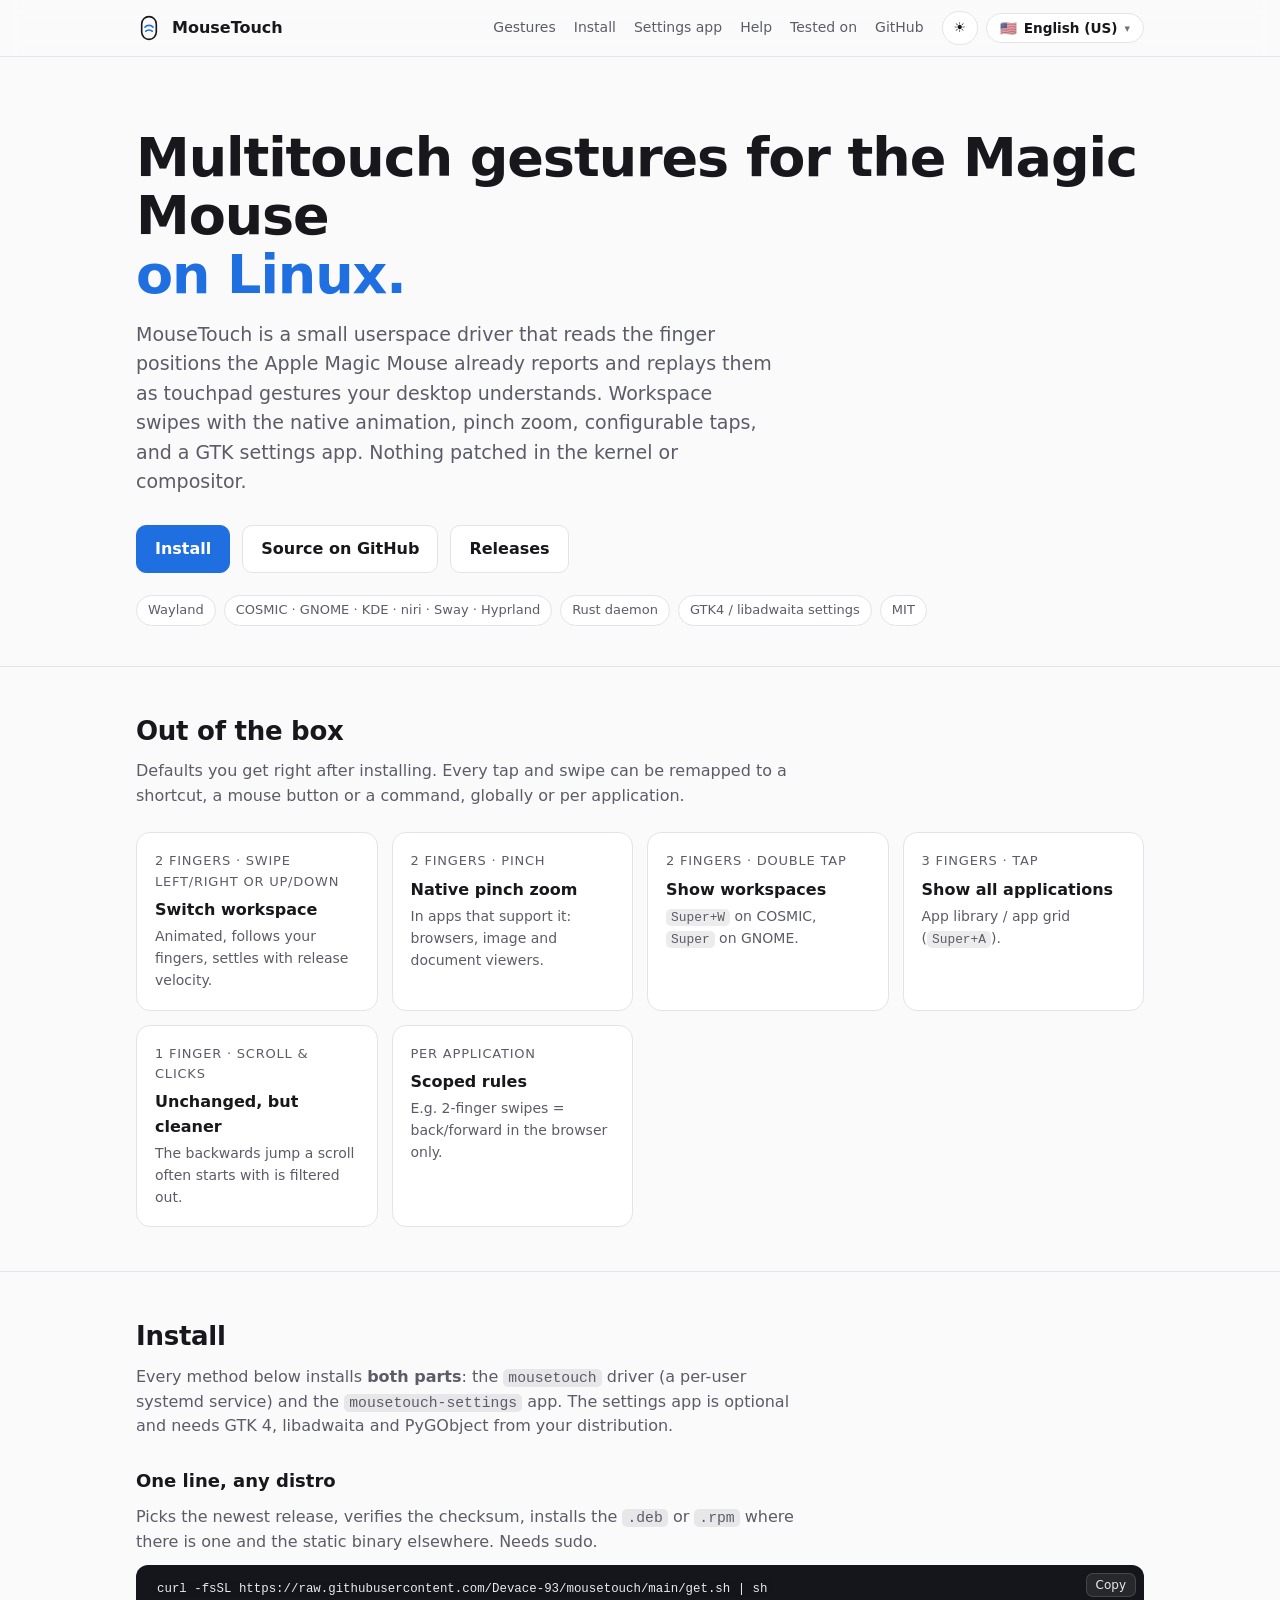
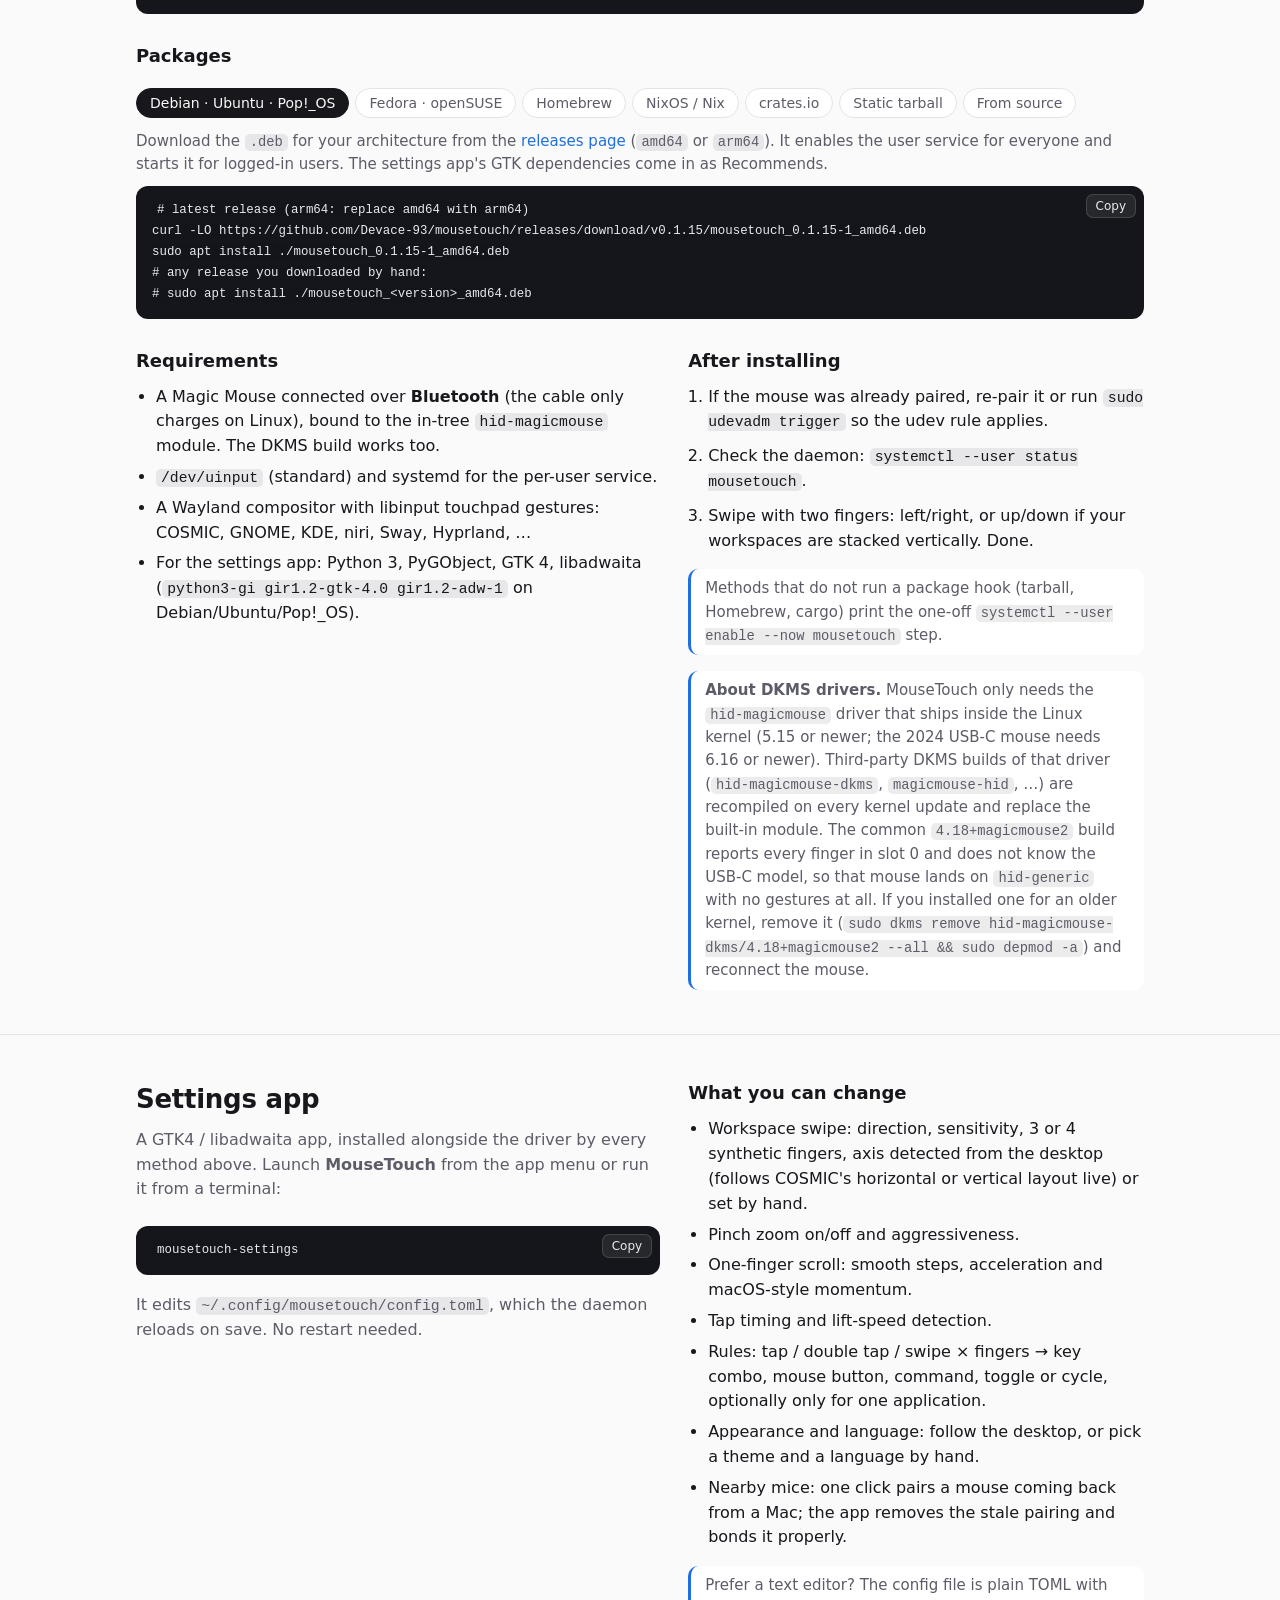
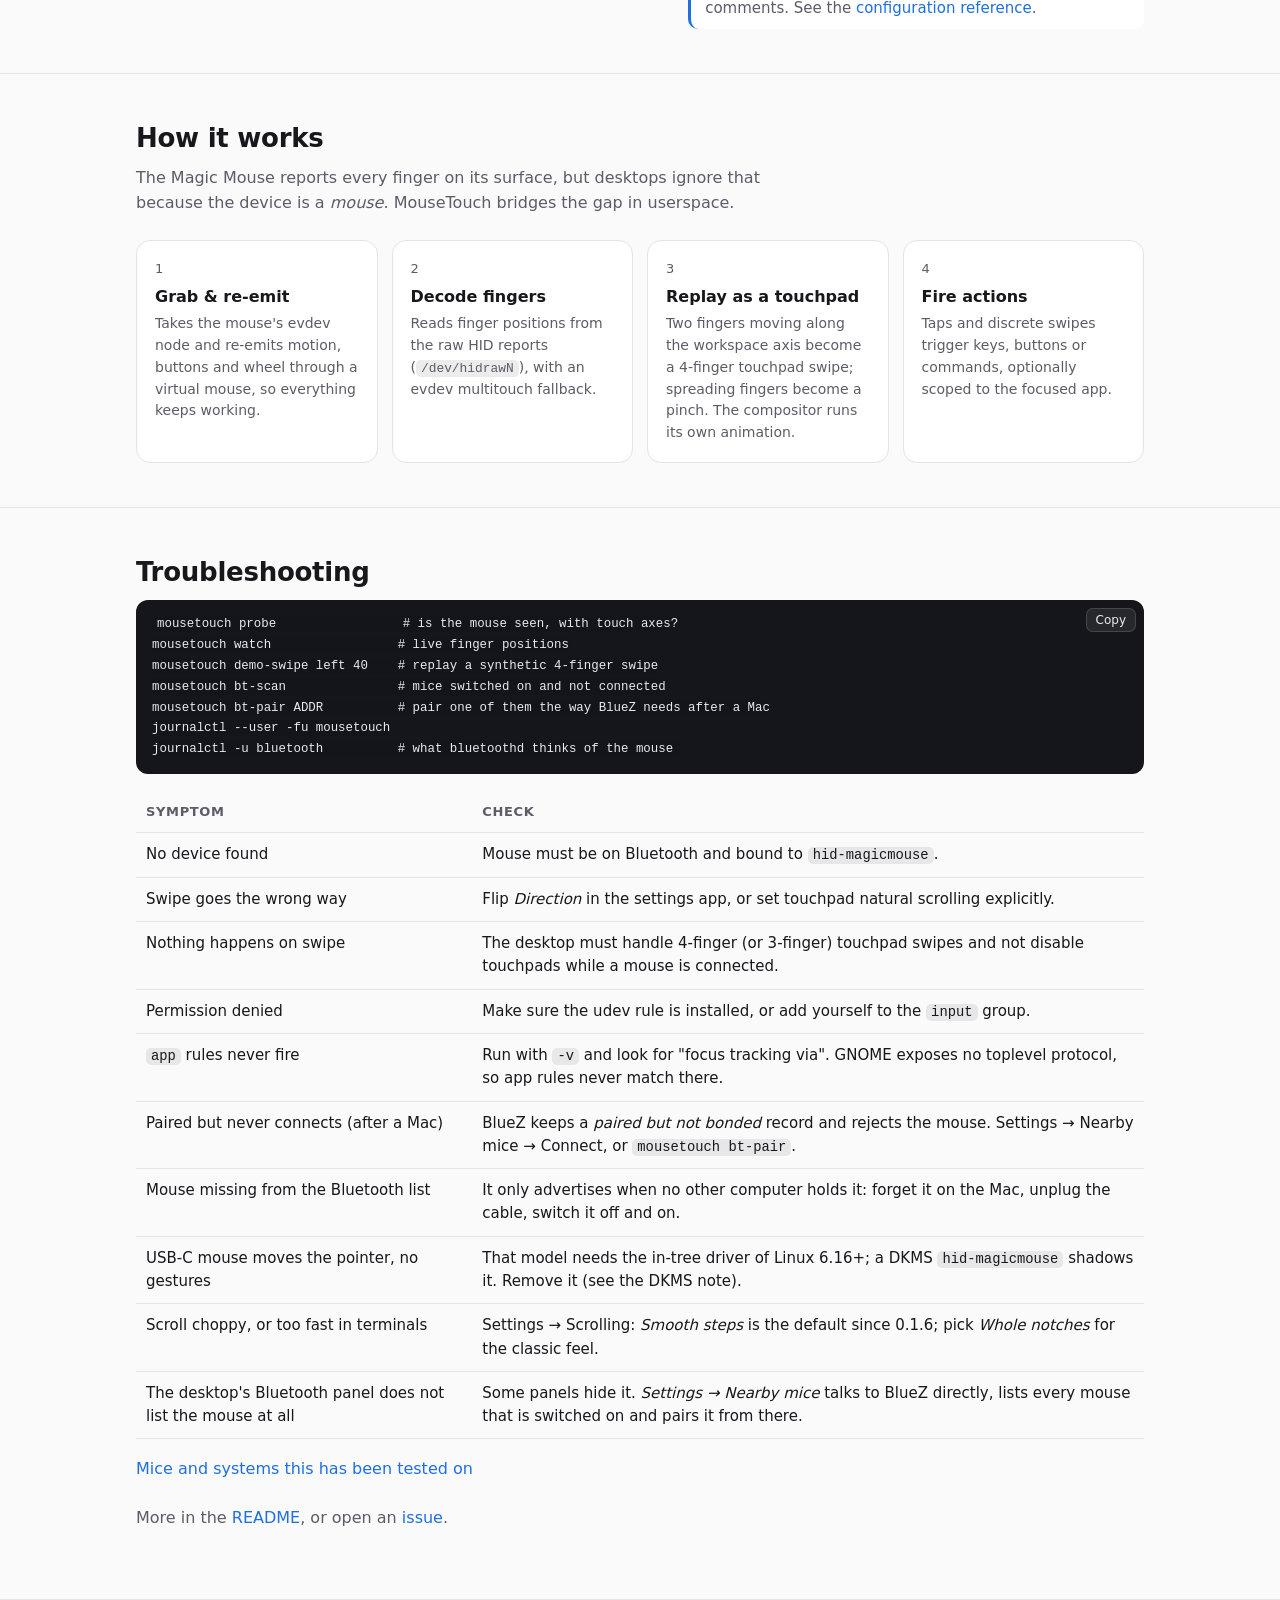
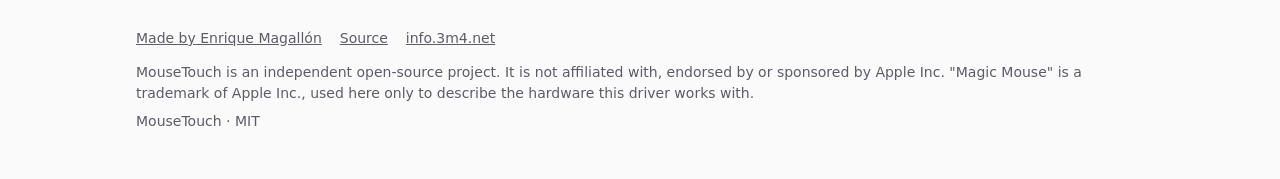
==== commit a602e98a: "Install instructions: latest release is v0.1.15" ====
--- a/site/index.html
+++ b/site/index.html
@@ -133,16 +133,16 @@
       <div class="panel-tab" data-tab="deb" data-active>
         <p data-i18n-html="debP">Download the <code>.deb</code> for your architecture from the <a href="https://github.com/Devace-93/mousetouch/releases">releases page</a> (<code>amd64</code> or <code>arm64</code>). It enables the user service for everyone and starts it for logged-in users. The settings app's GTK dependencies come in as Recommends.</p>
         <pre><code># latest release (arm64: replace amd64 with arm64)
-curl -LO https://github.com/Devace-93/mousetouch/releases/download/v0.1.14/mousetouch_0.1.14-1_amd64.deb
-sudo apt install ./mousetouch_0.1.14-1_amd64.deb
+curl -LO https://github.com/Devace-93/mousetouch/releases/download/v0.1.15/mousetouch_0.1.15-1_amd64.deb
+sudo apt install ./mousetouch_0.1.15-1_amd64.deb
 # any release you downloaded by hand:
 # sudo apt install ./mousetouch_&lt;version&gt;_amd64.deb</code></pre>
       </div>
       <div class="panel-tab" data-tab="rpm">
         <p data-i18n-html="rpmP">Download the <code>.rpm</code> from the <a href="https://github.com/Devace-93/mousetouch/releases">releases page</a>. Enables and starts the user service like the <code>.deb</code>.</p>
         <pre><code># latest release (aarch64: replace x86_64 with aarch64)
-curl -LO https://github.com/Devace-93/mousetouch/releases/download/v0.1.14/mousetouch-0.1.14-1.x86_64.rpm
-sudo dnf install ./mousetouch-0.1.14-1.x86_64.rpm
+curl -LO https://github.com/Devace-93/mousetouch/releases/download/v0.1.15/mousetouch-0.1.15-1.x86_64.rpm
+sudo dnf install ./mousetouch-0.1.15-1.x86_64.rpm
 # any release you downloaded by hand:
 # sudo dnf install ./mousetouch-&lt;version&gt;.x86_64.rpm</code></pre>
         <p data-i18n-html="rpmDeps">Settings app dependencies on Fedora: <code>python3-gobject gtk4 libadwaita</code>.</p>
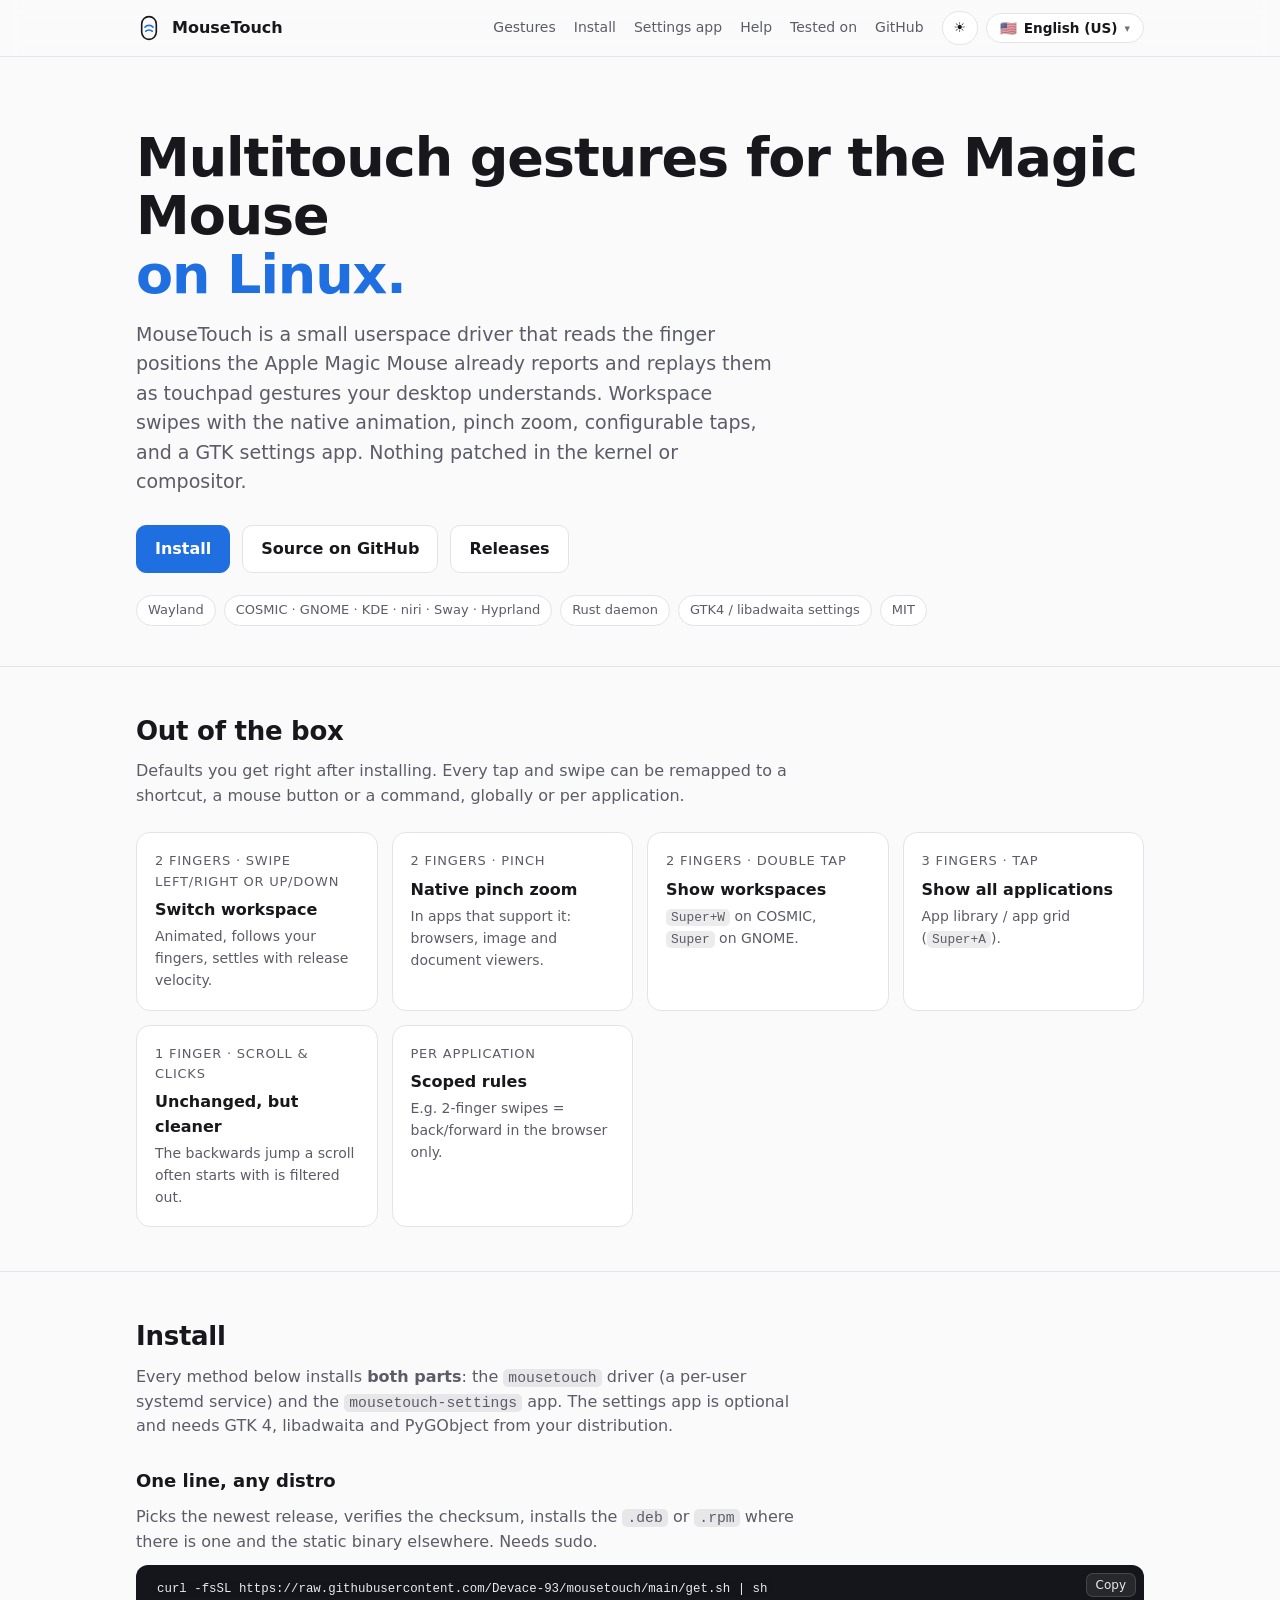
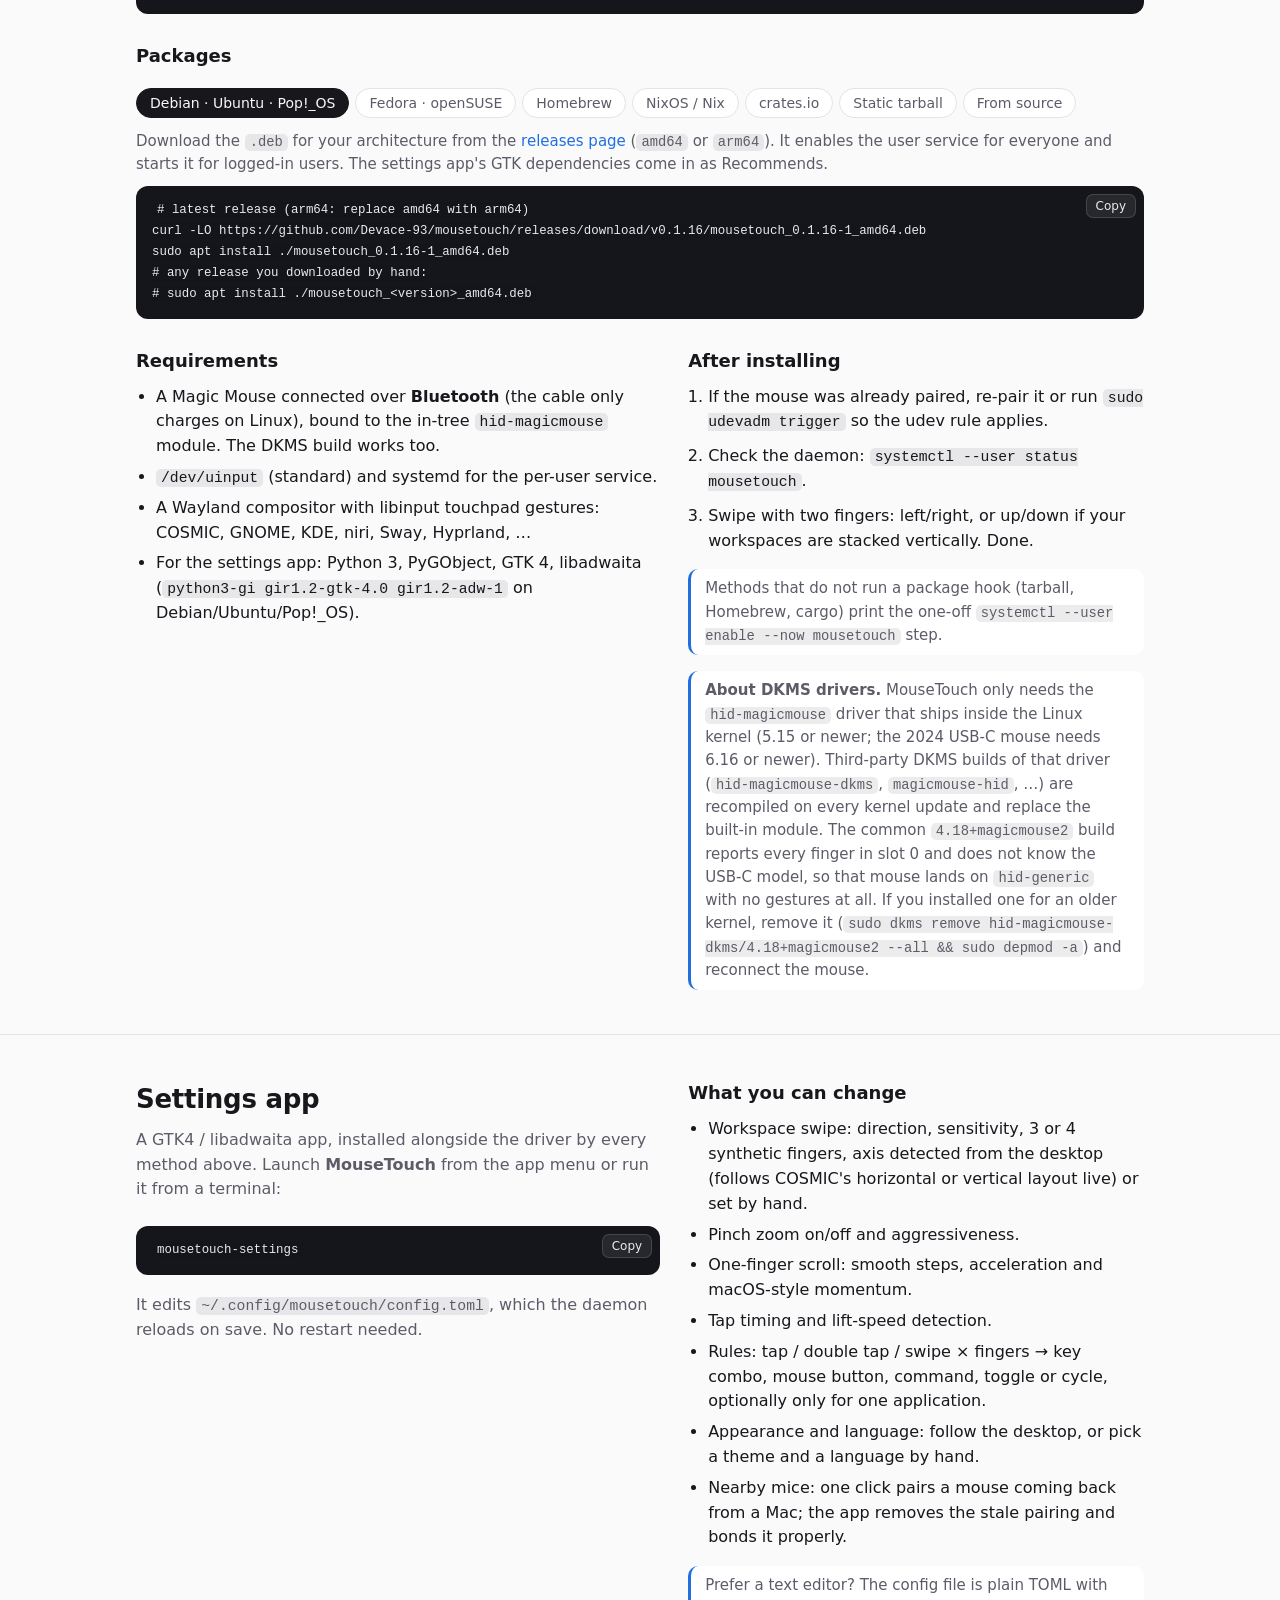
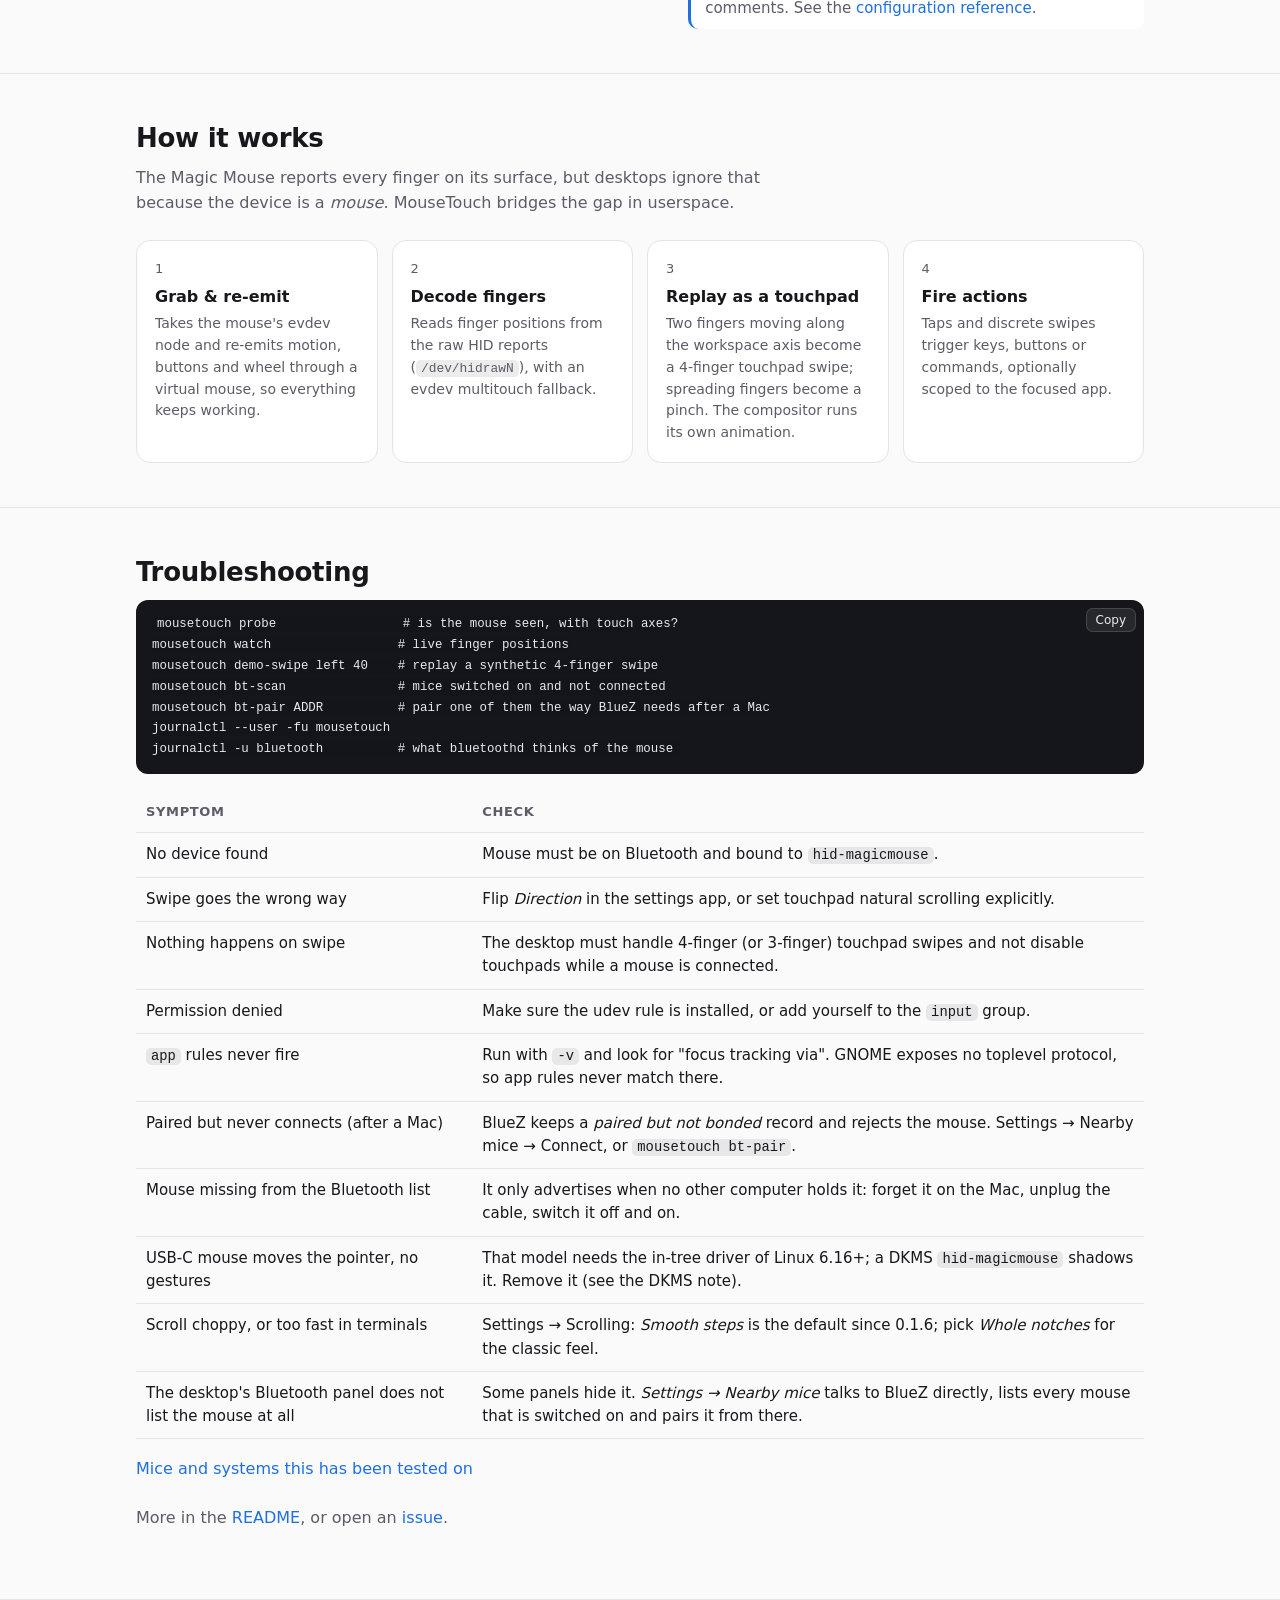
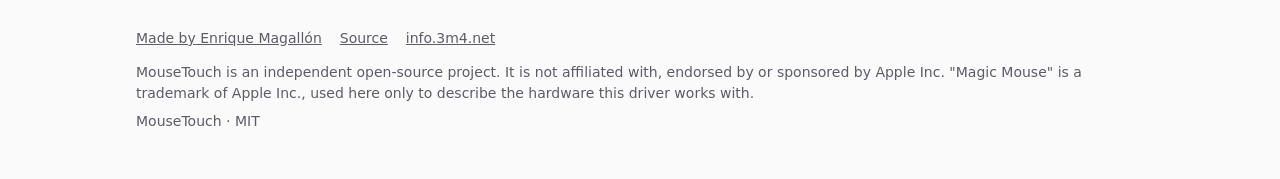
==== commit 593f9ae6: "Install instructions: latest release is v0.1.16" ====
--- a/site/index.html
+++ b/site/index.html
@@ -133,16 +133,16 @@
       <div class="panel-tab" data-tab="deb" data-active>
         <p data-i18n-html="debP">Download the <code>.deb</code> for your architecture from the <a href="https://github.com/Devace-93/mousetouch/releases">releases page</a> (<code>amd64</code> or <code>arm64</code>). It enables the user service for everyone and starts it for logged-in users. The settings app's GTK dependencies come in as Recommends.</p>
         <pre><code># latest release (arm64: replace amd64 with arm64)
-curl -LO https://github.com/Devace-93/mousetouch/releases/download/v0.1.15/mousetouch_0.1.15-1_amd64.deb
-sudo apt install ./mousetouch_0.1.15-1_amd64.deb
+curl -LO https://github.com/Devace-93/mousetouch/releases/download/v0.1.16/mousetouch_0.1.16-1_amd64.deb
+sudo apt install ./mousetouch_0.1.16-1_amd64.deb
 # any release you downloaded by hand:
 # sudo apt install ./mousetouch_&lt;version&gt;_amd64.deb</code></pre>
       </div>
       <div class="panel-tab" data-tab="rpm">
         <p data-i18n-html="rpmP">Download the <code>.rpm</code> from the <a href="https://github.com/Devace-93/mousetouch/releases">releases page</a>. Enables and starts the user service like the <code>.deb</code>.</p>
         <pre><code># latest release (aarch64: replace x86_64 with aarch64)
-curl -LO https://github.com/Devace-93/mousetouch/releases/download/v0.1.15/mousetouch-0.1.15-1.x86_64.rpm
-sudo dnf install ./mousetouch-0.1.15-1.x86_64.rpm
+curl -LO https://github.com/Devace-93/mousetouch/releases/download/v0.1.16/mousetouch-0.1.16-1.x86_64.rpm
+sudo dnf install ./mousetouch-0.1.16-1.x86_64.rpm
 # any release you downloaded by hand:
 # sudo dnf install ./mousetouch-&lt;version&gt;.x86_64.rpm</code></pre>
         <p data-i18n-html="rpmDeps">Settings app dependencies on Fedora: <code>python3-gobject gtk4 libadwaita</code>.</p>
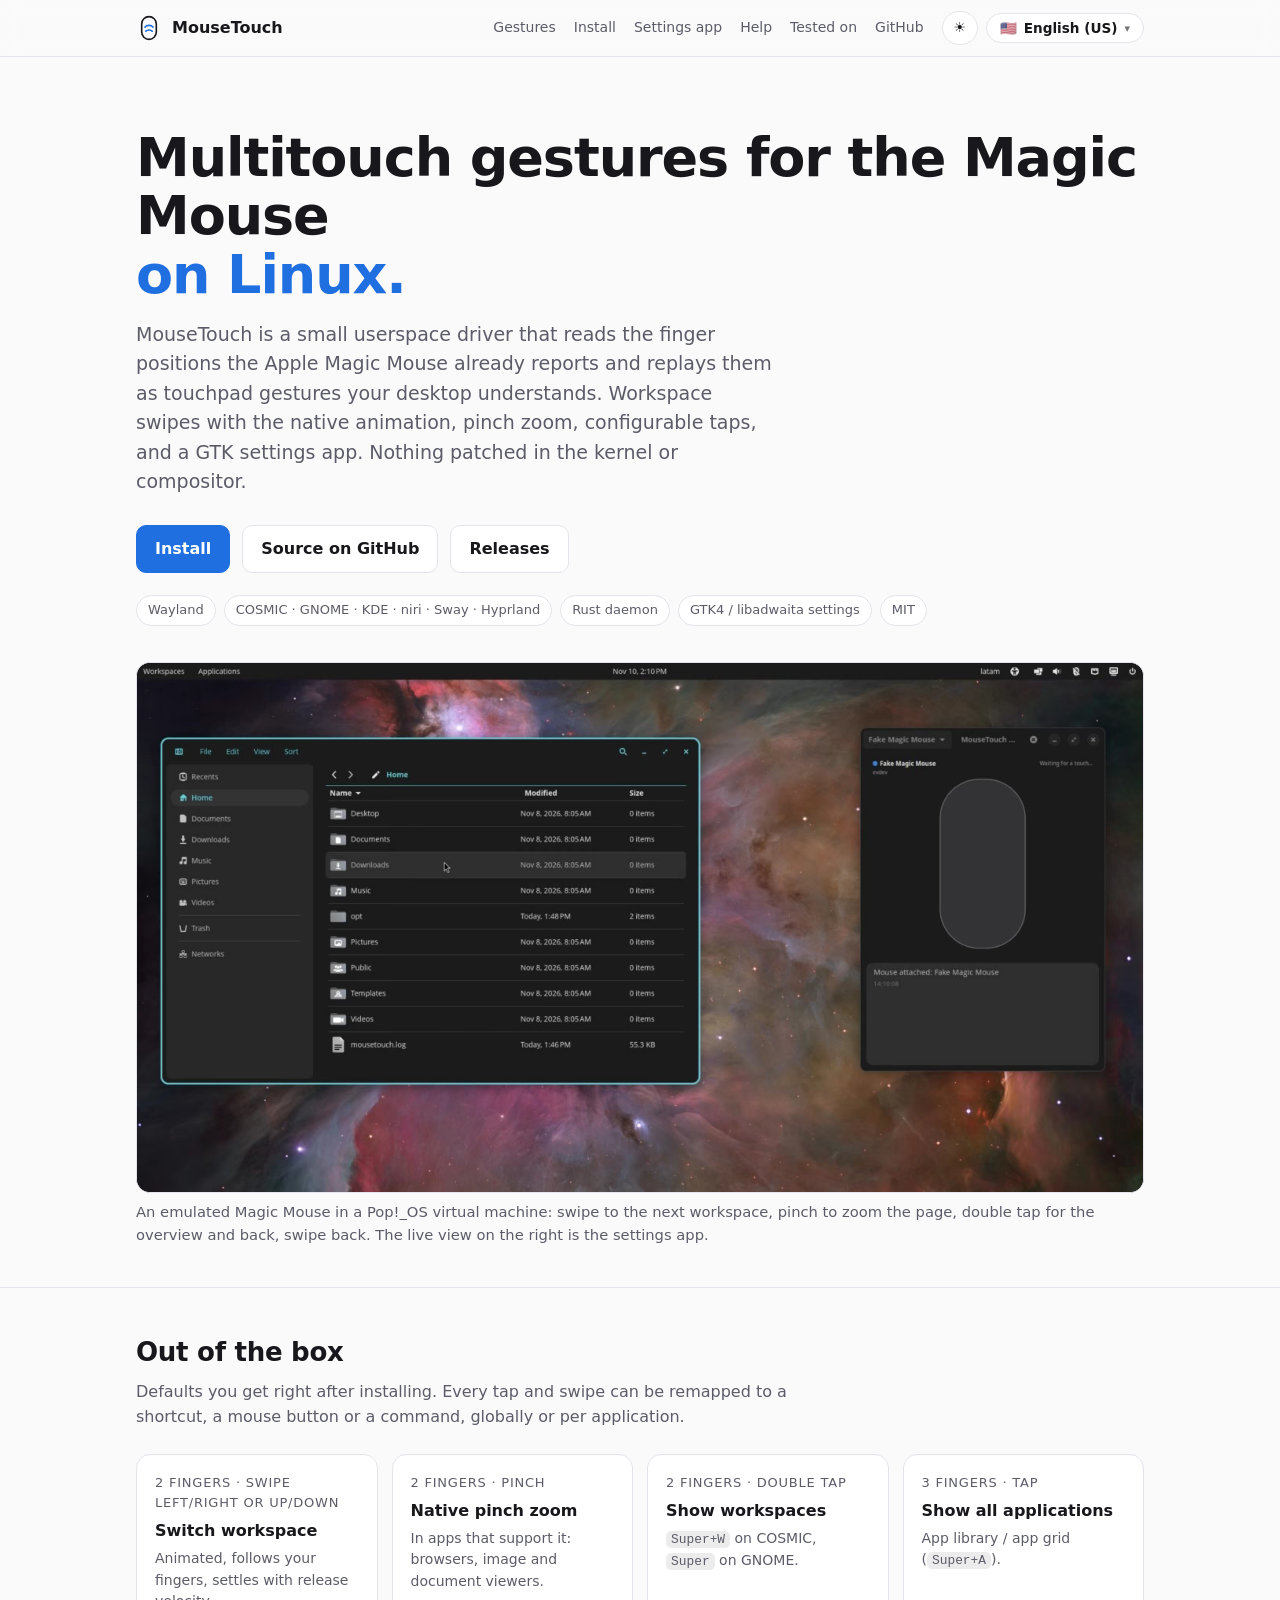
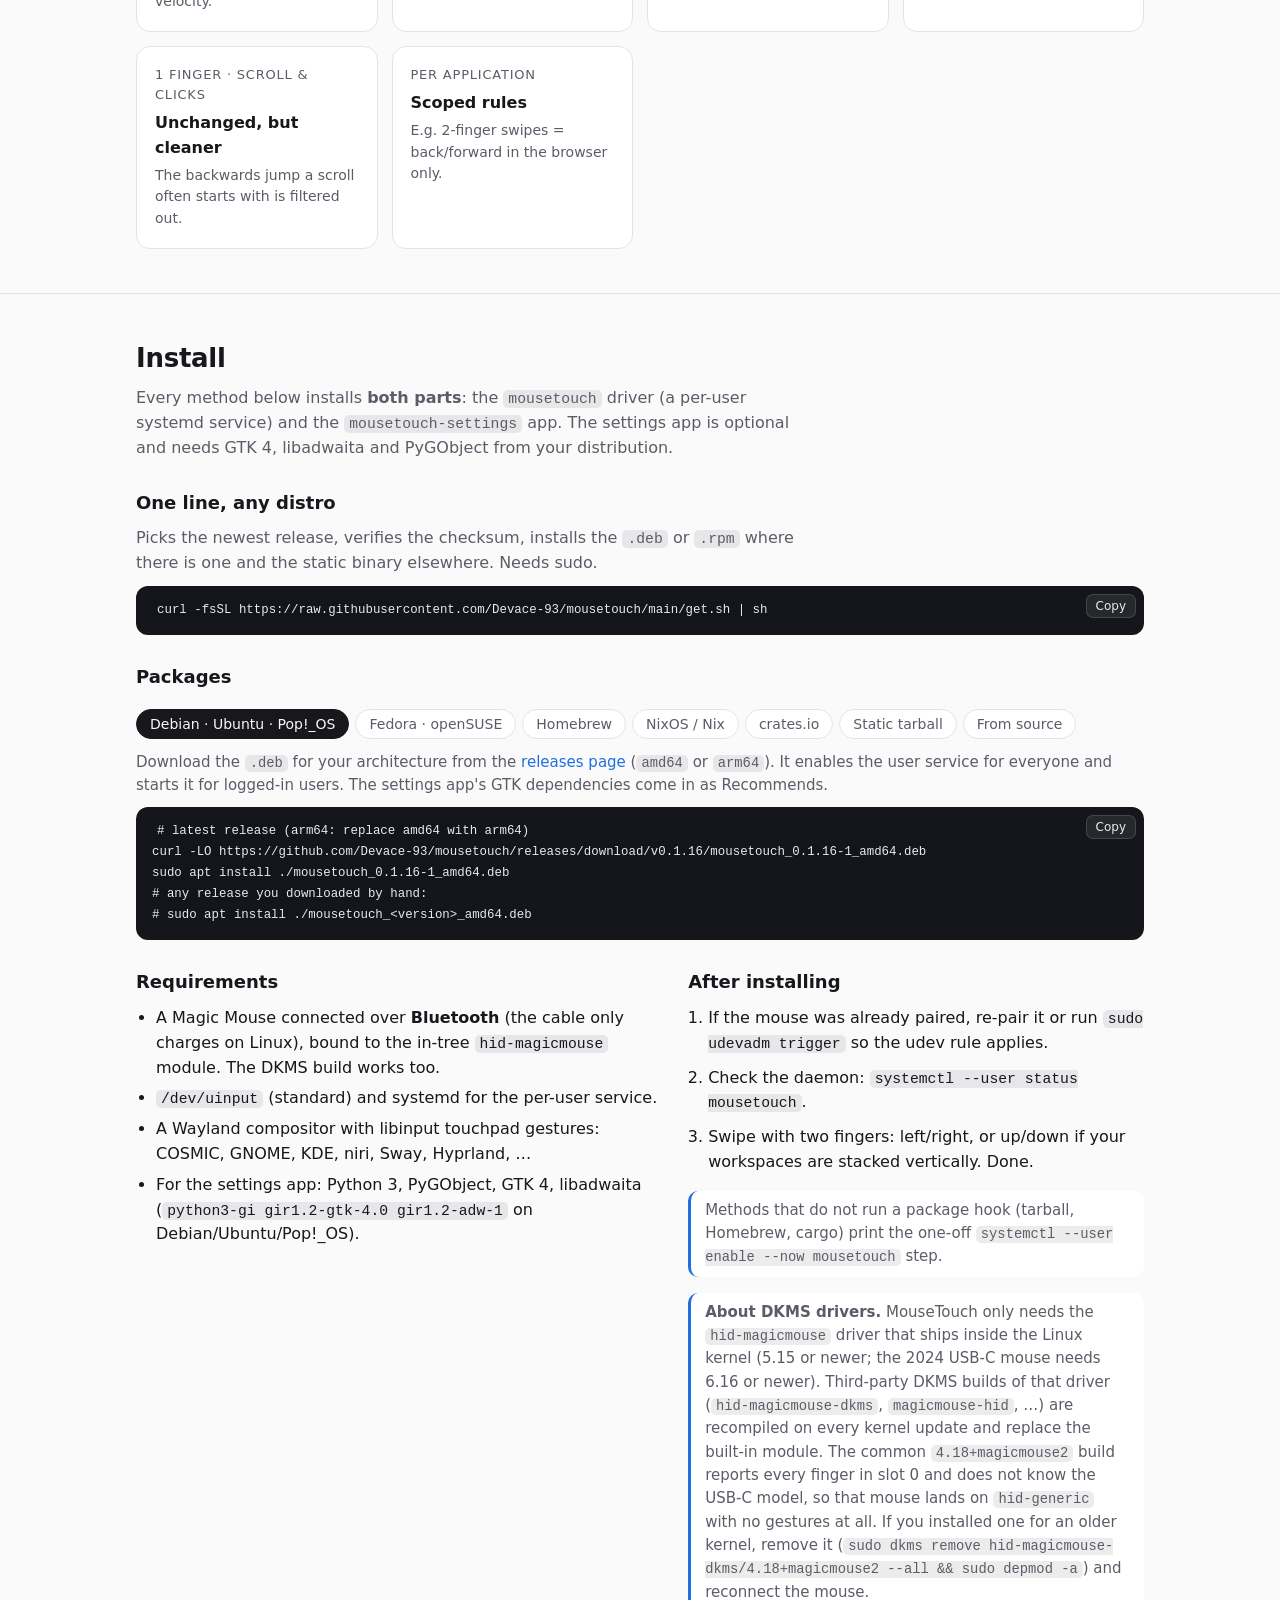
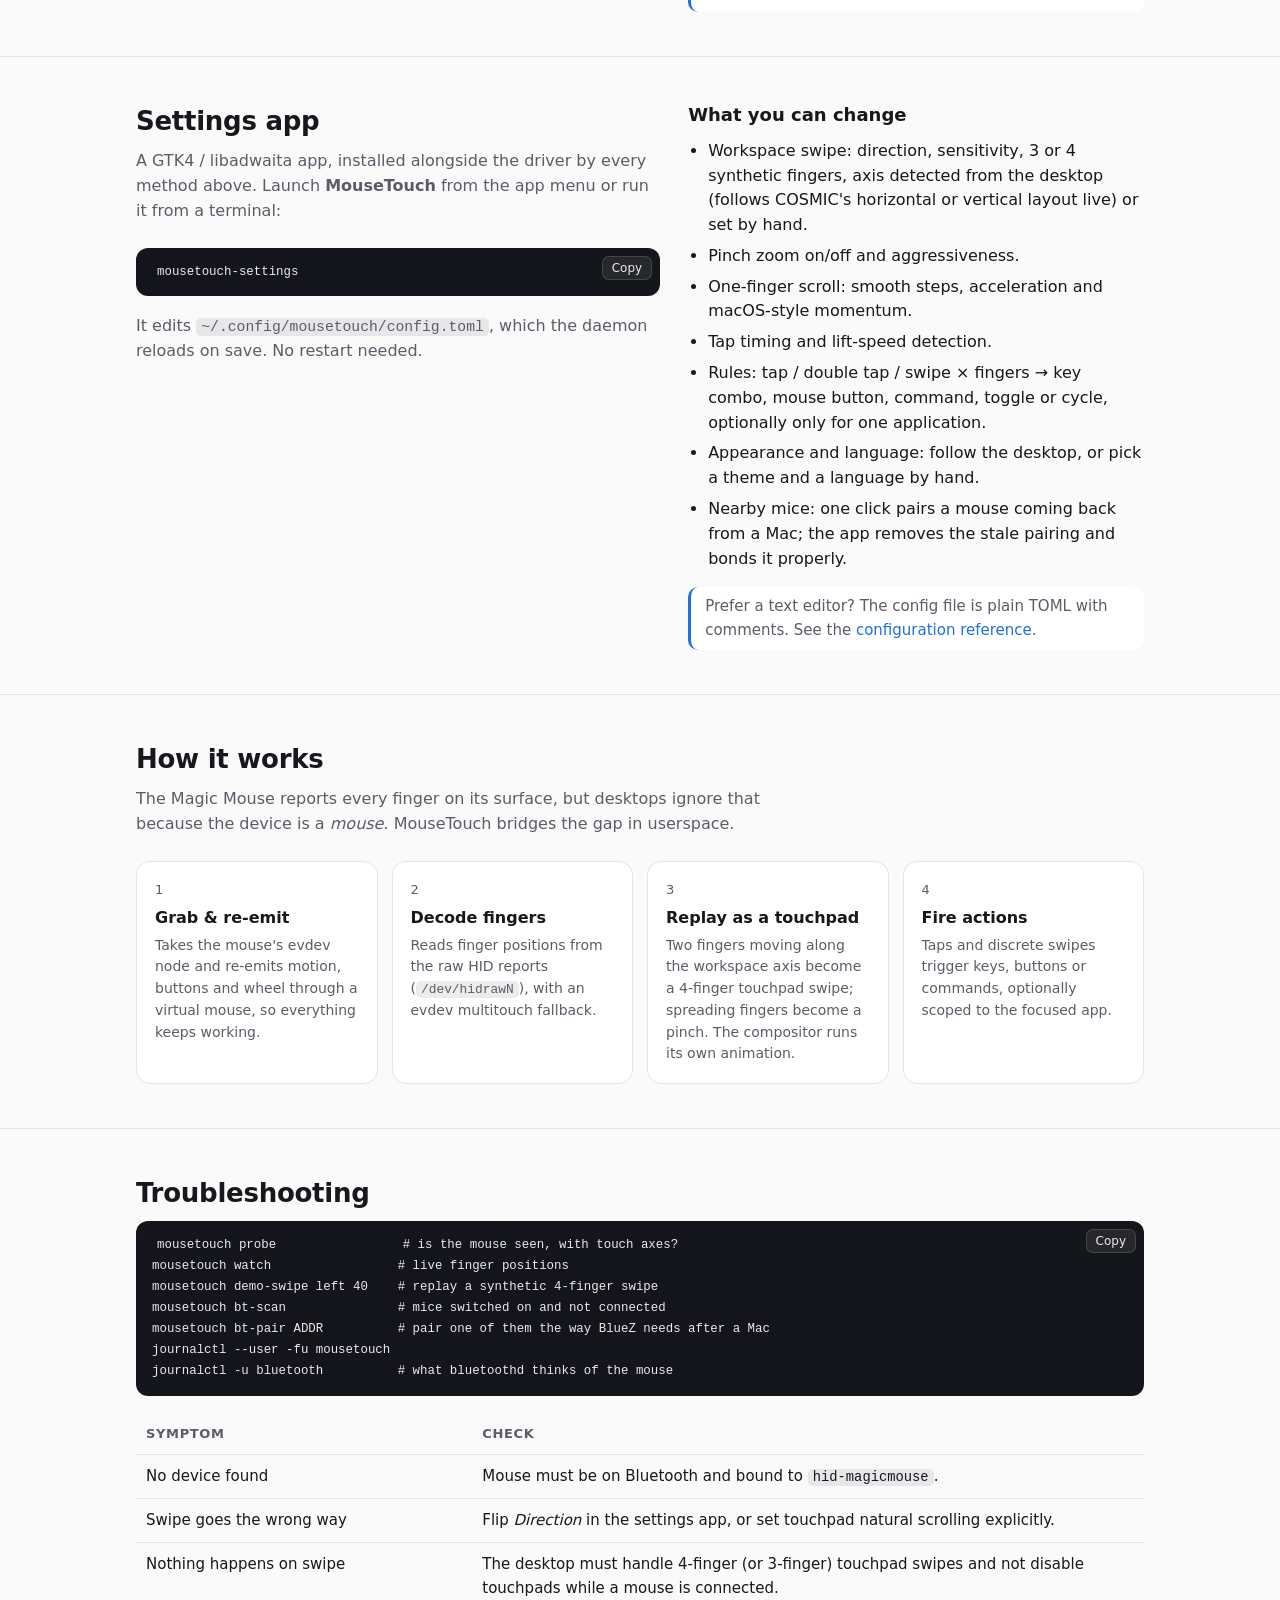
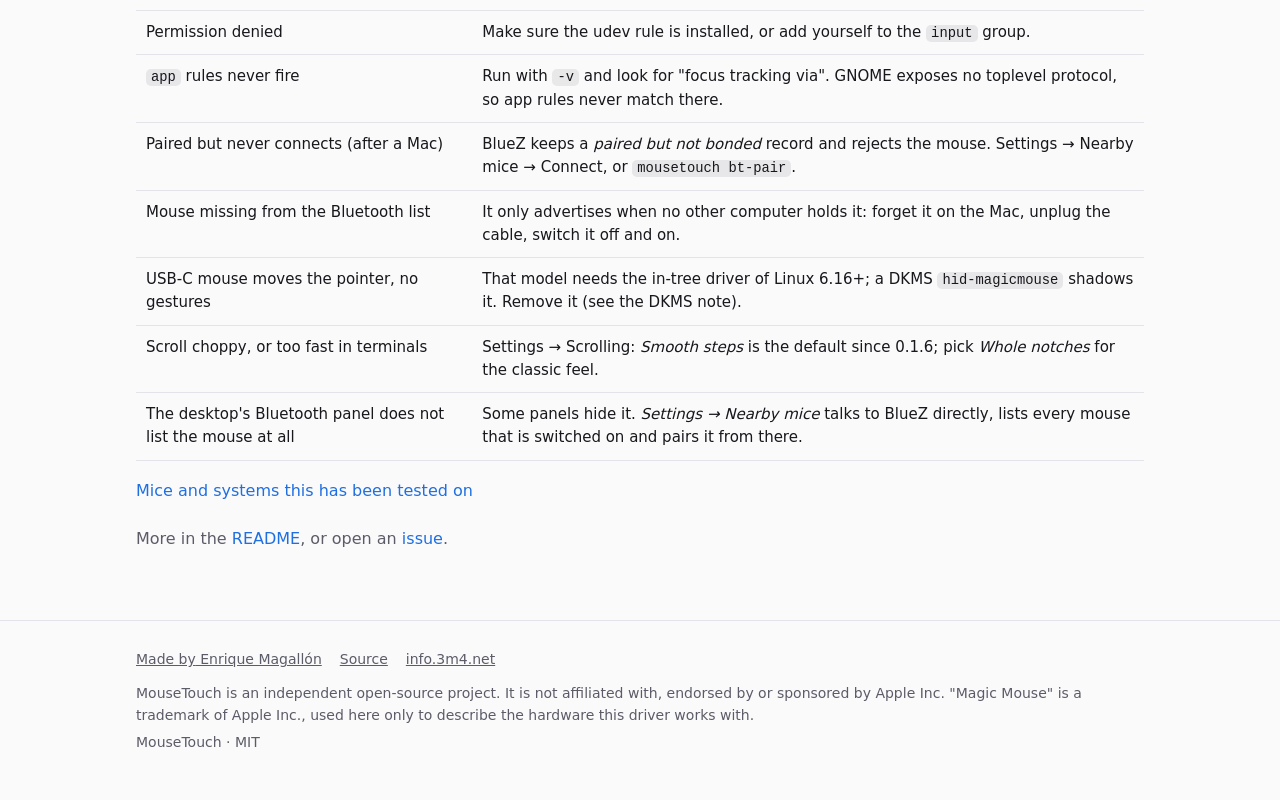
==== commit 5ae06b0b: "Site: demo video of the gestures with the live view The landing page shows a looping video under the" ====
--- a/site/index.html
+++ b/site/index.html
@@ -90,6 +90,13 @@
       <span class="pill" data-i18n="pillGtk">GTK4 / libadwaita settings</span>
       <span class="pill">MIT</span>
     </div>
+    <figure class="demo">
+      <video autoplay muted loop playsinline width="1280" height="674" poster="demo-poster.webp" aria-label="MouseTouch demo on COSMIC: a two-finger swipe to the next workspace, pinch zoom in the browser and a double tap for the workspaces overview, with the fingers drawn in the settings app's live view" data-i18n-aria="demoAlt">
+        <source src="demo.webm" type="video/webm">
+        <img src="demo.gif" width="800" height="421" alt="" loading="lazy">
+      </video>
+      <figcaption data-i18n="demoCaption">An emulated Magic Mouse in a Pop!_OS virtual machine: swipe to the next workspace, pinch to zoom the page, double tap for the overview and back, swipe back. The live view on the right is the settings app.</figcaption>
+    </figure>
   </div>
 
   <section id="gestures">
@@ -148,11 +155,17 @@
         <p data-i18n-html="rpmDeps">Settings app dependencies on Fedora: <code>python3-gobject gtk4 libadwaita</code>.</p>
       </div>
       <div class="panel-tab" data-tab="brew">
-        <p data-i18n="brewP">Homebrew on Linux. The formula ships the binaries; follow the printed caveats to install the udev rule once (needs sudo), then start the service.</p>
+        <p data-i18n="brewP">Homebrew on Linux. Install, or upgrade an existing install:</p>
         <pre><code>brew trust Devace-93/tap   # once; recent Homebrew asks this for third-party taps
 brew install Devace-93/tap/mousetouch
-brew services start mousetouch
-brew upgrade mousetouch      # the running daemon restarts itself (0.1.10+)</code></pre>
+# or, to update an existing install:
+brew upgrade mousetouch</code></pre>
+        <p data-i18n="brewP2">After installing or upgrading: install the udev rule (needs sudo) and (re)start the service. Running it again is harmless; it also fixes an install whose log says Permission denied for /dev/hidraw.</p>
+        <pre><code>share="$(brew --prefix)/opt/mousetouch/share/mousetouch"
+sudo install -Dm644 "$share/60-mousetouch.rules" /etc/udev/rules.d/60-mousetouch.rules
+sudo install -Dm644 "$share/mousetouch.conf" /etc/modules-load.d/mousetouch.conf
+sudo modprobe uinput &amp;&amp; sudo udevadm control --reload-rules &amp;&amp; sudo udevadm trigger
+brew services restart mousetouch   # starts it, or restarts it so it reopens the mouse</code></pre>
       </div>
       <div class="panel-tab" data-tab="nix">
         <p data-i18n="nixP1">Imperative install into your profile:</p>
--- a/site/style.css
+++ b/site/style.css
@@ -112,6 +112,9 @@
   .btn.primary { background: var(--accent); color: var(--accent-fg); border-color: var(--accent); }
   .btn.primary:hover { filter: brightness(1.08); }
   .pills { display: flex; gap: 8px; flex-wrap: wrap; margin-top: 22px; }
+  .demo { margin: 36px 0 0; }
+  .demo video, .demo img { display: block; width: 100%; height: auto; border-radius: 14px; border: 1px solid var(--line); background: var(--code-bg); }
+  .demo figcaption { color: var(--fg-muted); font-size: 0.92rem; margin-top: 8px; }
   .pill { font-size: 13px; color: var(--fg-muted); border: 1px solid var(--line); border-radius: 999px; padding: 4px 11px; background: var(--bg-elev); }
 
   section { padding: 44px 0; border-top: 1px solid var(--line); }
